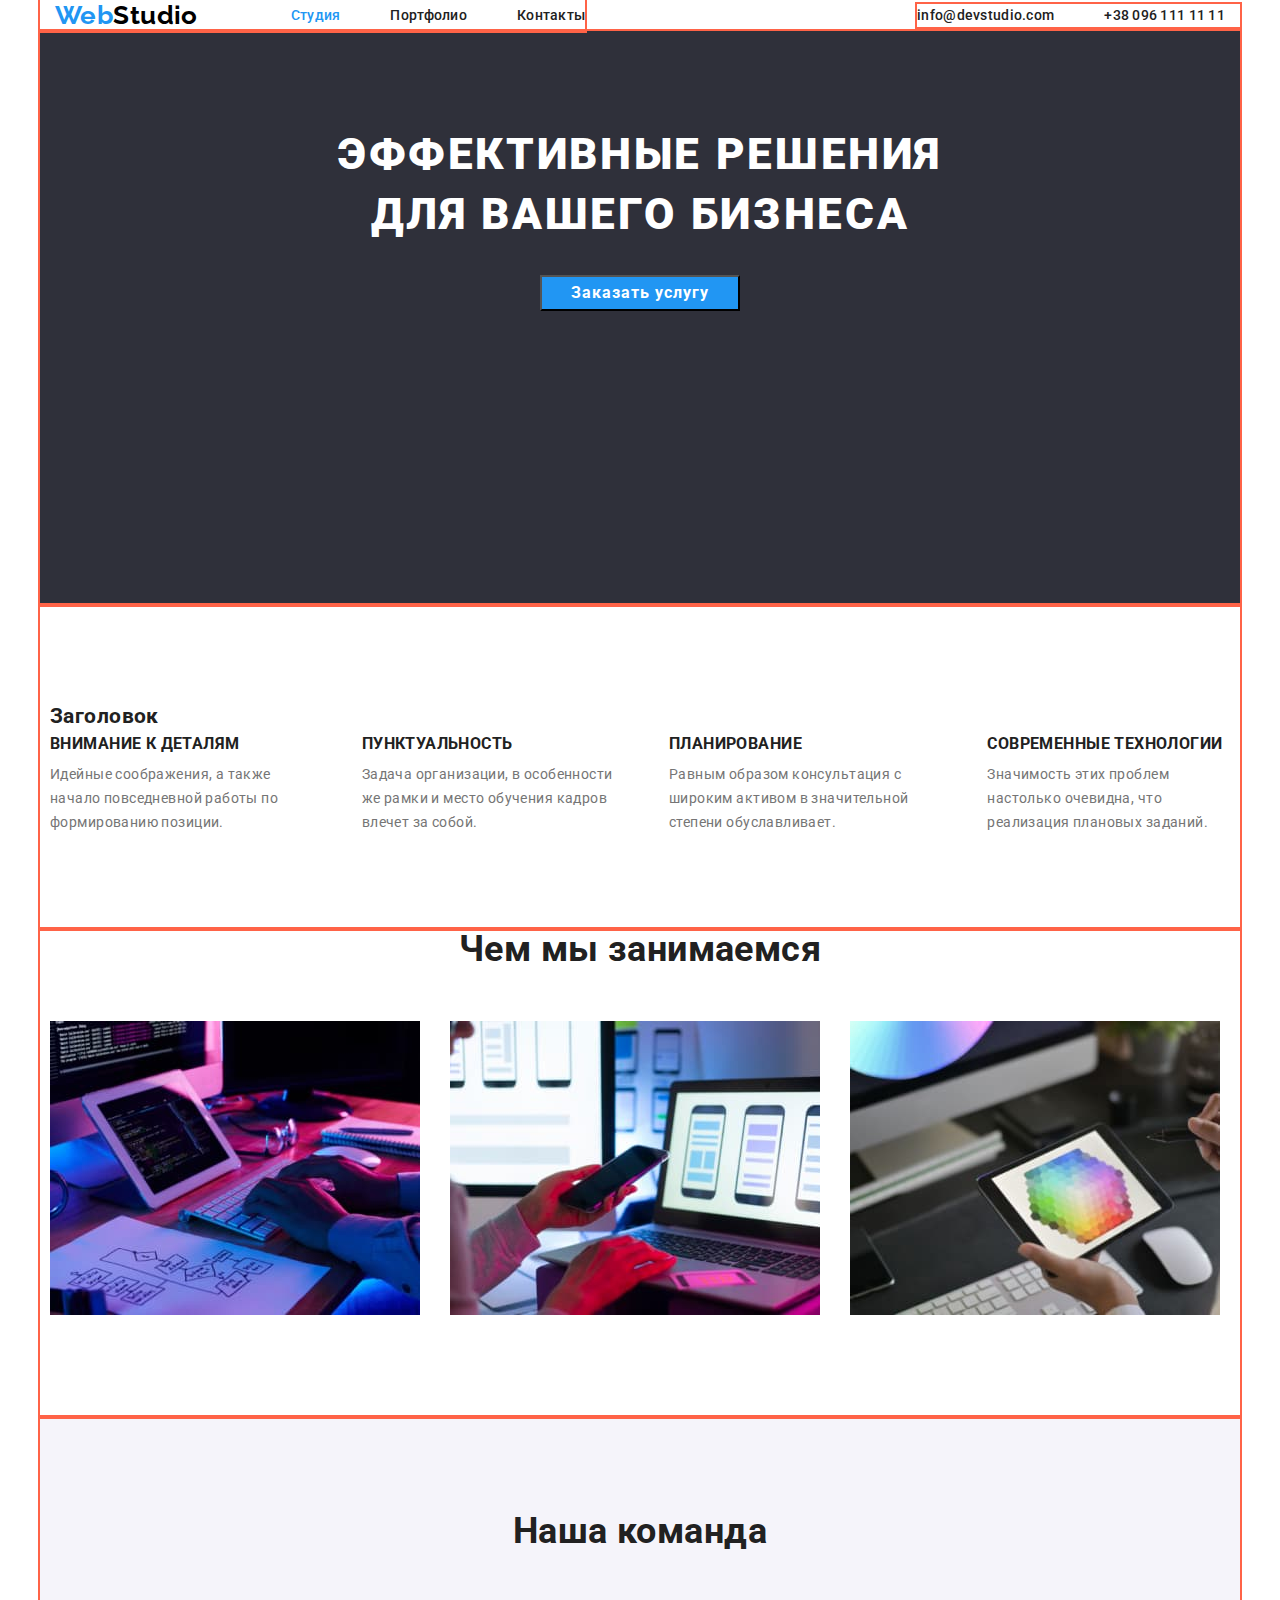
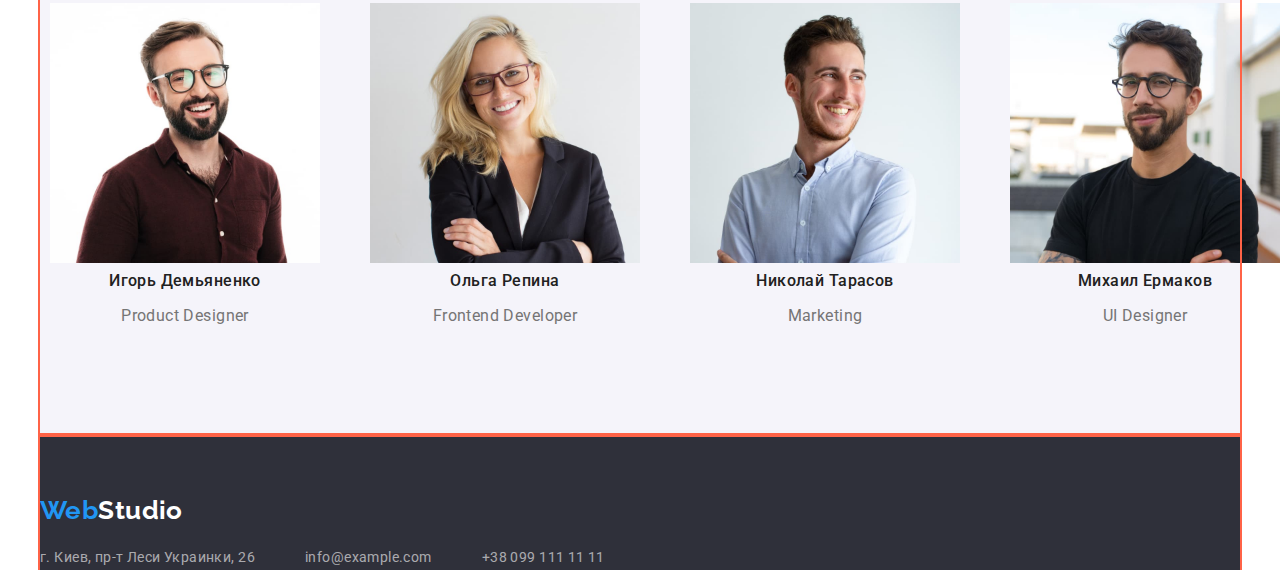
==== index.html @ 1039af55 "Переделала геометрию header" ====
<!DOCTYPE html>
<html lang="en">

<head>
    <meta charset="UTF-8">
    <meta http-equiv="X-UA-Compatible" content="IE=edge">
    <meta name="viewport" content="width=device-width, initial-scale=1.0">
    <title>Document</title>
    <link href="https://fonts.googleapis.com/css2?family=Raleway:wght@700&family=Roboto:wght@500;700;900&display=swap"
        rel="stylesheet">
    <link rel="stylesheet" href="./css/modern-normalize.css">
    <link rel="stylesheet" href="./css/styles.css">
</head>

<body class="page">
    <header>
        <!--Секция 1-->
        <div class="container-header">
            <nav class="container nav-header">
                <a class="logo" href="#"><span class="color-logo">Web</span><span class="color-studio">Studio</span></a>
                <ul class="list">
                    <li class="list-item">
                        <a class="list-link active-page" href="./index.html">Студия</a>
                    </li>
                    <li class="list-item">
                        <a class="list-link" href="./portfolio.html">Портфолио</a>
                    </li>
                    <li class="list-item">
                        <a class="list-link" href="#">Контакты</a>
                    </li>
                </ul>
            </nav>
            <div class="container connection">
                <ul class="list">
                    <li class="list-item">
                        <a class="list-link" href="mailto:info@devstudio.com">info@devstudio.com</a>
                    </li>
                    <li class="list-item">
                        <a class="list-link" href="tel:+380961111111">+38 096 111 11 11</a>
                    </li>
                </ul>
            </div>
        </div>
    </header>
    <main>
        <div class="container">
            <section class="hero">
                <h1 class="hero-title">Эффективные решения<br>для вашего бизнеса</h1>
                <button class="button" type="button">Заказать услугу</button>
            </section>
        </div>
        <section class="instruments section">
            <h2>Заголовок</h2>
            <ul class="list">
                <li class="list-item">
                    <h3 class="list-title">Внимание к деталям</h3>
                    <p class="list-text">Идейные соображения, а также начало повседневной работы по формированию
                        позиции.</p>
                </li>
                <li class="list-item">
                    <h3 class="list-title">Пунктуальность</h3>
                    <p class="list-text">Задача организации, в особенности же рамки и место обучения кадров влечет за
                        собой.</p>
                </li>
                <li class="list-item">
                    <h3 class="list-title">Планирование</h3>
                    <p class="list-text">Равным образом консультация с широким активом в значительной степени
                        обуславливает.</p>
                </li>
                <li class="list-item">
                    <h3 class="list-title">Современные технологии</h3>
                    <p class="list-text">Значимость этих проблем настолько очевидна, что реализация плановых заданий.
                    </p>
                </li>
            </ul>
        </section>
        <section class="work section">
            <h2 class="title">Чем мы занимаемся</h2>
            <ul class="list">
                <li class="list-item">
                    <img src="./images/img1.jpg" alt="пишем код" width="370">
                </li>
                <li class="list-item">
                    <img src="./images/img2.jpg" alt="разрабатываем мобильные приложения" width="370">
                </li>
                <li class="list-item">
                    <img src="./images/img3.jpg" alt="делаем оформление сайтов и мобильных приложений" width="370">
                </li>
            </ul>
        </section>
        <section class="team section">
            <h2 class="title">Наша команда</h2>
            <ul class="list">
                <li class="list-item">
                    <img src="./images/igor.jpg" alt="Игорь Демьяненко" width="270">
                    <h3 class="list-name">Игорь Демьяненко</h3>
                    <p class="profession">Product Designer</p>
                </li>
                <li class="list-item">
                    <img src="./images/olga.jpg" alt="Ольга Репина" width="270">
                    <h3 class="list-name">Ольга Репина</h3>
                    <p class="profession">Frontend Developer</p>
                </li>
                <li class="list-item">
                    <img src="./images/nikolay.jpg" alt="Николай Тарасов" width="270">
                    <h3 class="list-name">Николай Тарасов</h3>
                    <p class="profession">Marketing</p>
                </li>
                <li class="list-item">
                    <img src="./images/misha.jpg" alt="Михаил Ермаков" width="270">
                    <h3 class="list-name">Михаил Ермаков</h3>
                    <p class="profession">UI Designer</p>
                </li>
            </ul>
        </section>
    </main>
    <!--Подвал-->
    
    <footer class="footer">
        <div class="container">
            <a class="logo" href="#"><span class="color-logo">Web</span><span class="color-second">Studio</span></a>
            <address class="adress-footer">
                <ul class=list>
                    <li class="list-item list-adress">
                        <a class="contacts"
                            href="https://www.google.com.ua/maps/place/%D0%B1%D1%83%D0%BB.+%D0%9B%D0%B5%D1%81%D0%B8+%D0%A3%D0%BA%D1%80%D0%B0%D0%B8%D0%BD%D0%BA%D0%B8,+26,+%D0%9A%D0%B8%D0%B5%D0%B2,+02000/@50.4235356,30.5338797,17z/data=!4m5!3m4!1s0x40d4cf0e033ecbe9:0x57a4dffefec77da0!8m2!3d50.4265807!4d30.5383859?hl=ru"><span
                                class="street">г. Киев, пр-т Леси Украинки, 26</span></a>
                    </li>
                    <li class="list-item list-adress">
                        <a class="contacts" href="mailto:info@example.com">info@example.com</a>
                    </li>
                    <li class="list-item list-adress">
                        <a class="contacts" href="tel:380991111111">+38 099 111 11 11</a>
                    </li>
                </ul>
            </address>
        </div>
    </footer>
</body>
</html>
---- css/styles.css ----
/* основной цвет текста #212121 */
/* второстепенный цвет текста #757575 */
/* цвет акцент, цвет Web логотипа  #2196F3 */
/* цвет заголовка ГЕРОЯ, цвет адресса в футере и Studio в лого #000000 */

:root {
  --primery-text-color: #212121;
  --secondary-text-color: #757575;
  --accent-color: #2196f3;
  --primery-bg-color: #ffffff;
  --secondary-bg-color: #2f303a;
  --third-bg-color: #e5e5e5;
  --color-address-studio: #000000;
  --color-button: #ffffff;
  --color-hero: #ffffff;
  --buttom-bg-color-potfolio: #f5f4fa;
  --bg-card-portfolio: #ffffff;
}
.page {
  width: 1200px;
  margin: auto;
  padding: auto;
  color: var(--primery-text-color);
  background-color: var(--primery-bg-color);
  font-family: roboto, sans-serif;
  letter-spacing: 0.03em;
  font-size: 14px;
  line-height: 1.714;
}
.container {
  outline: 2px solid tomato;
}
/* header */
.container-header {
  display: flex;
  align-items: center;
}

.nav-header {
  padding-left: 15px;
  margin-top: 0;
  margin-bottom: 0;
  display: flex;
  align-items: center;
}
.container .list-link { 
  margin-top: 32px;
  margin-bottom: 32px;
}
.list li {
  list-style: none;
}
.list {
  padding-left: 0;
  display: flex;
}
.connection {
  margin-left: auto;
  padding-right: 15px;
}
.list .list-item+.list-item {
  margin-left: 50px;
}
span.color-logo {
  color: #2196f3;
}
span.color-studio {
  color: #000000;
}
.list .list-link:hover,
.list .list-link:focus {
  color: #2196f3;
}
.list .list-link,
.logo {
  text-decoration: none;
}
.page .logo {
  margin-right: 93px;
  font-family: Raleway, sans-serif;
  font-weight: 700;
  font-size: 26px;
  line-height: 1.192;
}
.list .list-link {
  color: inherit;
  font-weight: 500;
  line-height: 1.143;
  letter-spacing: 0.02em;
}
/* main */
h1,h2,h3,h4,h5,h6,ul {
  margin-top: 0;
  margin-bottom: 0;
}  
  /* hero-container */

.container .hero {
  text-align: center;
 
}
.hero .hero-title {
  margin-top: 0;
  margin-bottom: 30px;
  color: var(--color-hero);
  font-weight: 900;
  font-size: 44px;
  line-height: 1.36;
  letter-spacing: 0.06em;
  text-transform: uppercase;
}
.hero .button {
  background-color: var(--accent-color);
  color: var(--color-button);
  width: 200px;
  cursor: pointer;
  font-weight: 700;
  font-size: 16px;
  line-height: 1.875;
  letter-spacing: 0.06em;
  margin-bottom: 200px;
}

/* background color pages */
.instruments,
.work,
.example-work {
  background: var(--primery-bg-color);
}
section {
  outline: 2px solid tomato;
  padding-top: 94px;
  padding-bottom: 94px;
  padding-left: 10px;
  padding-right: 10px;

}
/* container-instruments */
.instruments .list {
   margin-bottom: 0;
}
.list .list-title {
  color: #212121;
  font-weight: 700;
  line-height: 1.143;
  text-transform: uppercase;
}
.work.section {
  padding-top: 0;
}
.work .title,
.team .title {
  margin-bottom: 50px;
}
.work .list-item+.list-item {
  margin-left: 30px;
}
.work .list {
  display: flex;
}
.hero {
  background-color: var(--secondary-bg-color);

}
.list-item .list-title {
  margin-bottom: 10px;
}
.list .list-text {
  color: var(--secondary-text-color);
  font-weight: normal;
  margin-top: 0;
  margin-bottom: 0;
}
.team {
  background: #f5f4fa;
}
.team .title,
.work .title {
  font-weight: 700;
  font-size: 36px;
  line-height: 1.166;
  text-align: center;
}
.list .list-name {
  font-weight: 500;
  font-size: 16px;
  line-height: 1.187;
  text-align: center;
}
.list .profession {
  color: var(--secondary-text-color);
  font-weight: normal;
  font-size: 16px;
  line-height: 1.187;
  text-align: center;
}
/* Portfolio */
.list .button {
  color: var(--primery-text-color);
  background-color: var(--buttom-bg-color-potfolio);
  font-weight: 500;
  font-size: 16px;
  line-height: 1.62;
  text-align: center;
  cursor: pointer;
}
.list .button:hover,
.list .button:focus {
  background-color: var(--accent-color);
  color: var(--color-button);
}
.list .examples-link {
  text-decoration: none;
  color: var(--primery-text-color);
}
.examples-link .examples-name {
  font-weight: 700;
  font-size: 18px;
  line-height: 2;
  letter-spacing: 0.06em;
}
.list-examples {
  background-color: var(--bg-card-portfolio);
}
.examples-link .examples-category {
  color: var(--secondary-text-color);
  font-size: 16px;
  line-height: 1.87;
  letter-spacing: 0.03em;
}
.list .active-page {
  color: var(--accent-color);
}
/* Footer */
span.color-second {
  color: #ffffff;
}
.list .contacts {
  color: rgba(255, 255, 255, 0.6);
  text-decoration: none;
  font-style: normal;
  font-weight: 400;
}
.list .contacts:hover,
.list .contacts:focus {
  color: var(--accent-color);
}
.footer {
  background-color: var(--secondary-bg-color);
  outline: 2px solid tomato;
}
.logo {
  display: inline-block;
}
.footer .logo {
  margin-top: 60px;
  margin-bottom: 20px;
}

.list .list-adress {
  color: var(--color-button);
}
.list .list-adress:hover {
  color: var(--accent-color);
}
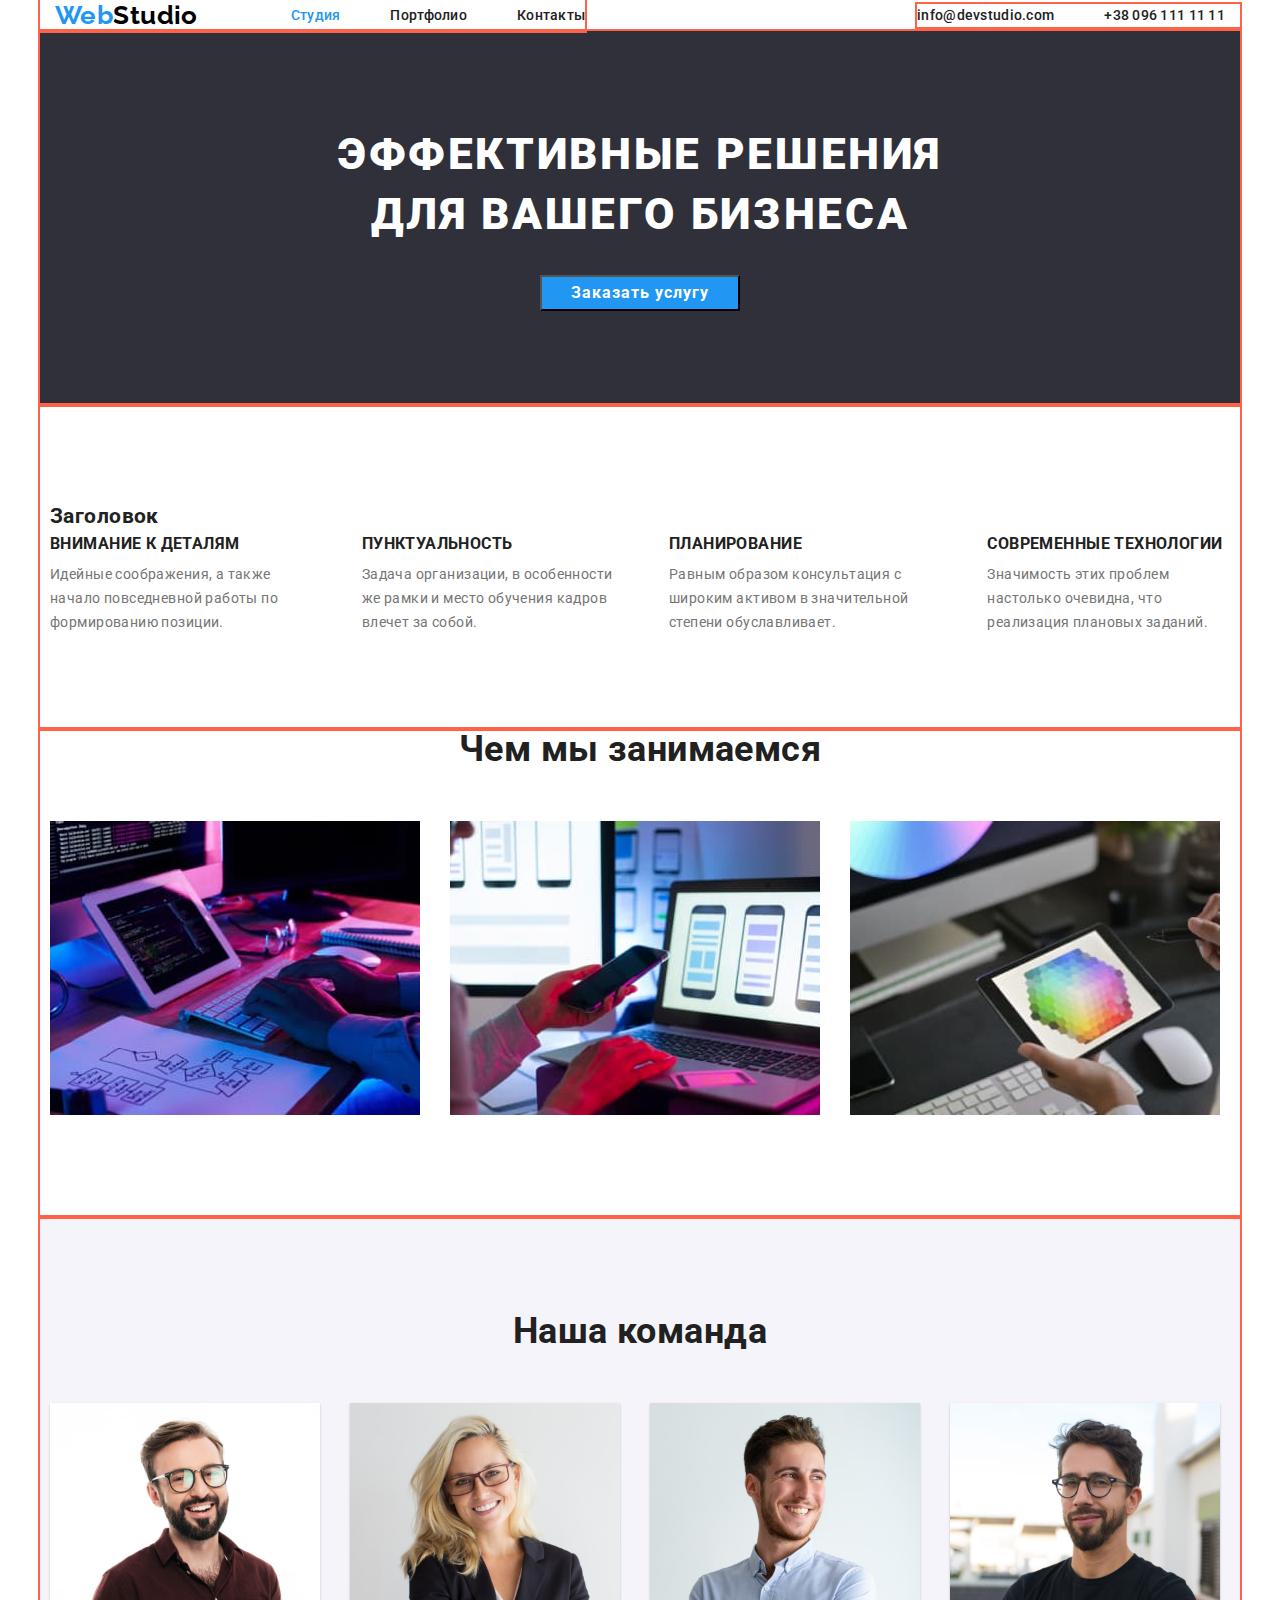
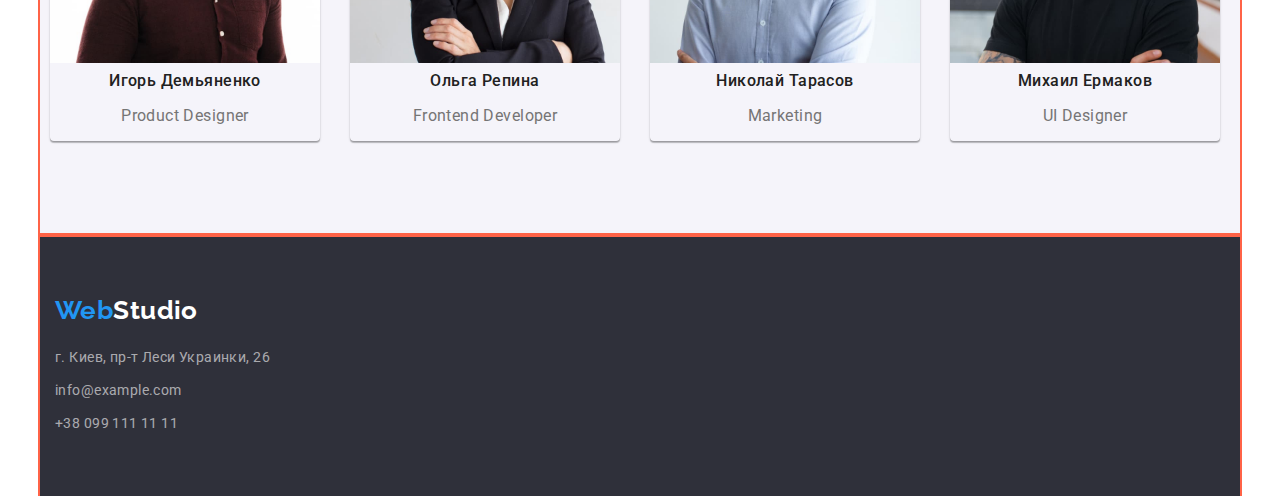
==== commit f72419db: "Изменена геометрия footer" ====
--- a/index.html
+++ b/index.html
@@ -117,7 +117,6 @@
     <!--Подвал-->
     
     <footer class="footer">
-        <div class="container">
             <a class="logo" href="#"><span class="color-logo">Web</span><span class="color-second">Studio</span></a>
             <address class="adress-footer">
                 <ul class=list>
@@ -130,11 +129,10 @@
                         <a class="contacts" href="mailto:info@example.com">info@example.com</a>
                     </li>
                     <li class="list-item list-adress">
-                        <a class="contacts" href="tel:380991111111">+38 099 111 11 11</a>
+                        <a class="contacts phone" href="tel:380991111111">+38 099 111 11 11</a>
                     </li>
                 </ul>
             </address>
-        </div>
     </footer>
 </body>
-</html>+</html>
--- a/css/styles.css
+++ b/css/styles.css
@@ -110,6 +110,7 @@
   text-transform: uppercase;
 }
 .hero .button {
+  margin-bottom: 0;
   background-color: var(--accent-color);
   color: var(--color-button);
   width: 200px;
@@ -118,7 +119,7 @@
   font-size: 16px;
   line-height: 1.875;
   letter-spacing: 0.06em;
-  margin-bottom: 200px;
+  
 }
 
 /* background color pages */
@@ -138,6 +139,7 @@
 /* container-instruments */
 .instruments .list {
    margin-bottom: 0;
+   align-items: center;
 }
 .list .list-title {
   color: #212121;
@@ -152,11 +154,13 @@
 .team .title {
   margin-bottom: 50px;
 }
-.work .list-item+.list-item {
+.work .list-item+.list-item,
+.team .list-item+.list-item {
   margin-left: 30px;
 }
 .work .list {
   display: flex;
+  align-items: center;
 }
 .hero {
   background-color: var(--secondary-bg-color);
@@ -173,6 +177,12 @@
 }
 .team {
   background: #f5f4fa;
+}
+.team .list-item {
+  box-shadow: 0px 1px 3px rgba(0, 0, 0, 0.12),
+  0px 1px 1px rgba(0, 0, 0, 0.14),
+  0px 2px 1px rgba(0, 0, 0, 0.2);
+  border-radius: 0px 0px 4px 4px;
 }
 .team .title,
 .work .title {
@@ -248,6 +258,9 @@
 .footer {
   background-color: var(--secondary-bg-color);
   outline: 2px solid tomato;
+  padding-left: 15px;
+  padding-right: 15px;
+  padding-bottom: 60px;
 }
 .logo {
   display: inline-block;
@@ -256,10 +269,20 @@
   margin-top: 60px;
   margin-bottom: 20px;
 }
-
+.adress-footer .list {
+  display: block;
+  margin-left: 0;
+  
+}
 .list .list-adress {
   color: var(--color-button);
 }
+.list .list-adress.list-item:not(:first-child) {
+  margin-left: 0;
+  margin-top: 9px;
+}
+
+}
 .list .list-adress:hover {
   color: var(--accent-color);
-}
+}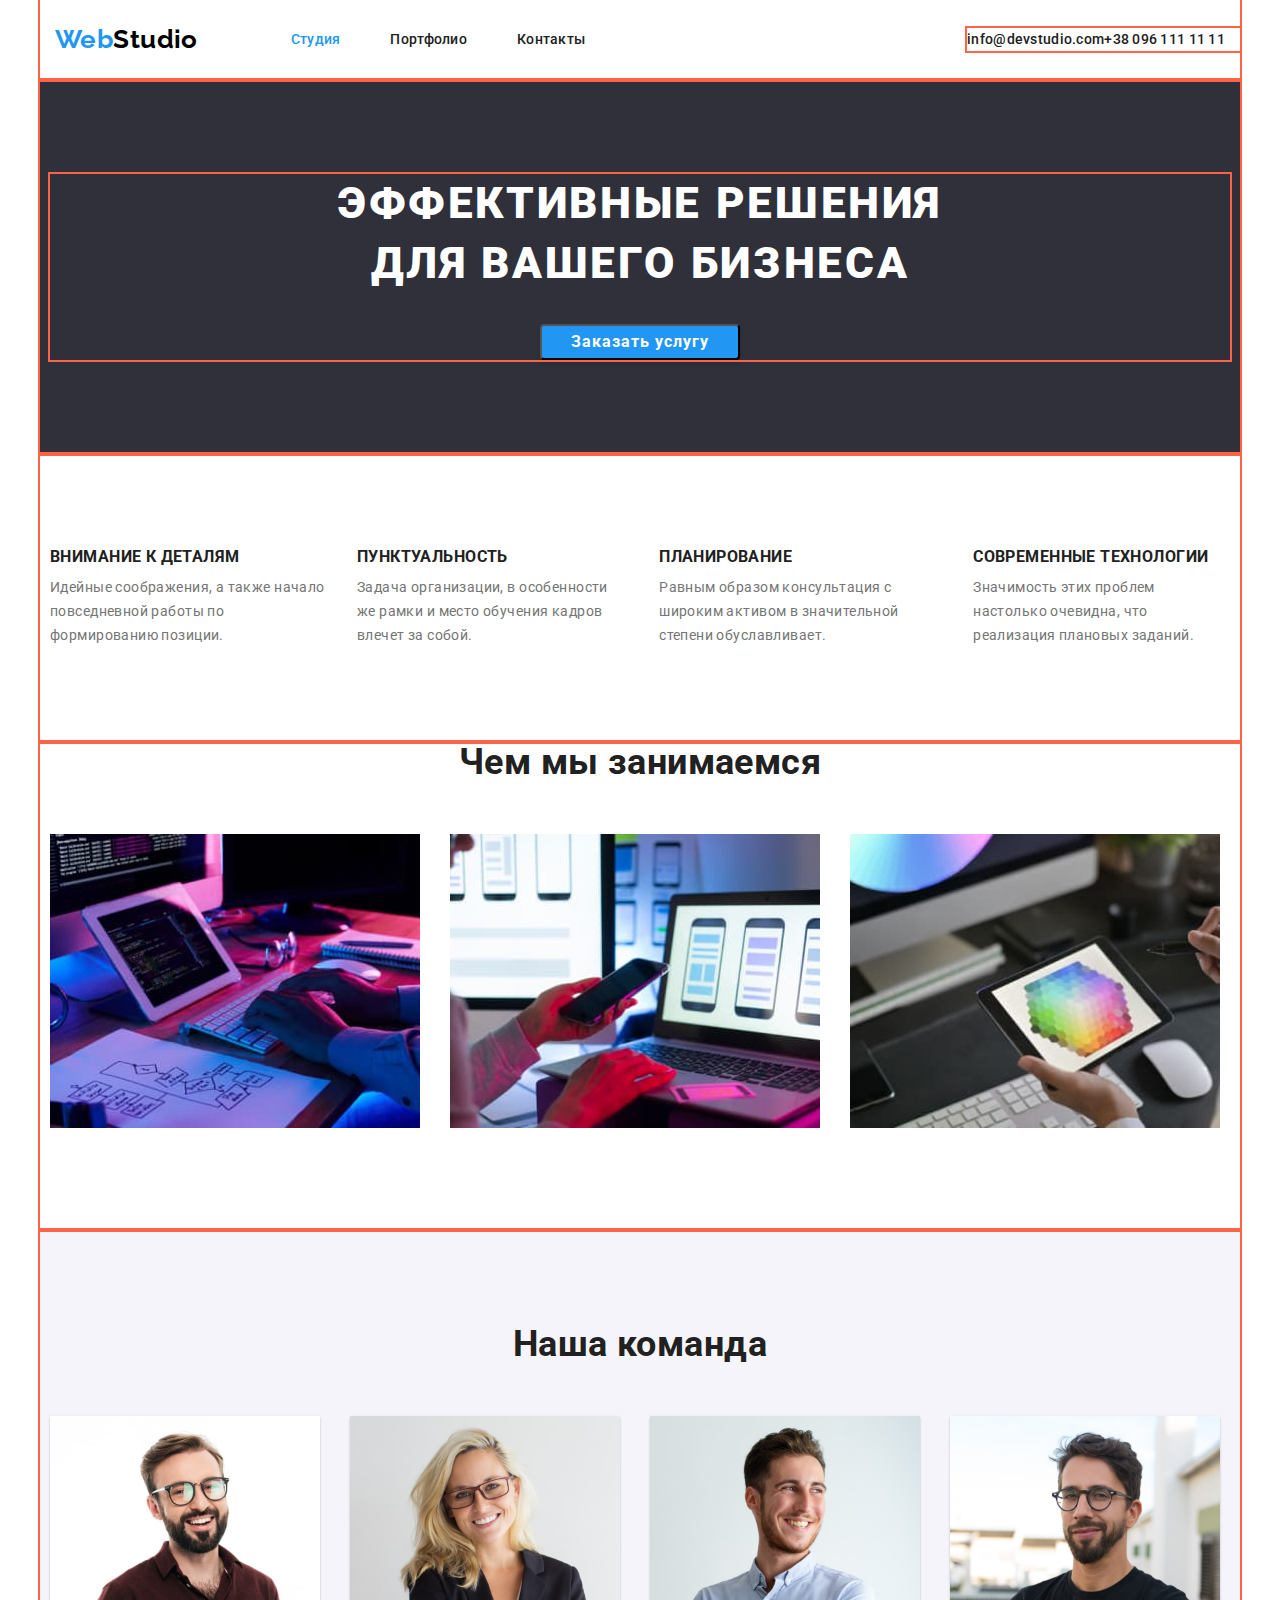
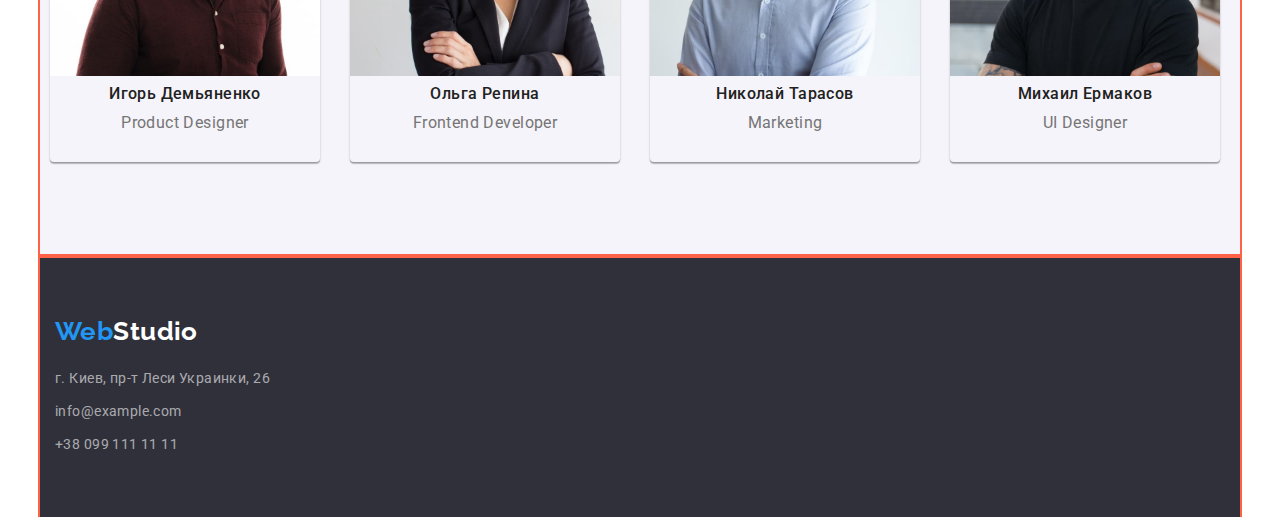
==== commit 541ef869: "Доделана разметка Studio" ====
--- a/index.html
+++ b/index.html
@@ -16,16 +16,16 @@
     <header>
         <!--Секция 1-->
         <div class="container-header">
-            <nav class="container nav-header">
+            <nav class="nav-header">
                 <a class="logo" href="#"><span class="color-logo">Web</span><span class="color-studio">Studio</span></a>
                 <ul class="list">
-                    <li class="list-item">
+                    <li class="nav-list list-item ">
                         <a class="list-link active-page" href="./index.html">Студия</a>
                     </li>
-                    <li class="list-item">
+                    <li class="nav-list list-item">
                         <a class="list-link" href="./portfolio.html">Портфолио</a>
                     </li>
-                    <li class="list-item">
+                    <li class="nav-list list-item">
                         <a class="list-link" href="#">Контакты</a>
                     </li>
                 </ul>
@@ -43,31 +43,31 @@
         </div>
     </header>
     <main>
-        <div class="container">
-            <section class="hero">
+        <section class="hero">
+            <div class="container">
                 <h1 class="hero-title">Эффективные решения<br>для вашего бизнеса</h1>
                 <button class="button" type="button">Заказать услугу</button>
-            </section>
-        </div>
+            </div>
+        </section>
         <section class="instruments section">
-            <h2>Заголовок</h2>
+            <h2 hidden>Заголовок</h2>
             <ul class="list">
-                <li class="list-item">
+                <li class="list-item instruments-list">
                     <h3 class="list-title">Внимание к деталям</h3>
                     <p class="list-text">Идейные соображения, а также начало повседневной работы по формированию
                         позиции.</p>
                 </li>
-                <li class="list-item">
+                <li class="list-item instruments-list">
                     <h3 class="list-title">Пунктуальность</h3>
                     <p class="list-text">Задача организации, в особенности же рамки и место обучения кадров влечет за
                         собой.</p>
                 </li>
-                <li class="list-item">
+                <li class="list-item instruments-list">
                     <h3 class="list-title">Планирование</h3>
                     <p class="list-text">Равным образом консультация с широким активом в значительной степени
                         обуславливает.</p>
                 </li>
-                <li class="list-item">
+                <li class=" list-item instruments-list">
                     <h3 class="list-title">Современные технологии</h3>
                     <p class="list-text">Значимость этих проблем настолько очевидна, что реализация плановых заданий.
                     </p>
@@ -122,14 +122,13 @@
                 <ul class=list>
                     <li class="list-item list-adress">
                         <a class="contacts"
-                            href="https://www.google.com.ua/maps/place/%D0%B1%D1%83%D0%BB.+%D0%9B%D0%B5%D1%81%D0%B8+%D0%A3%D0%BA%D1%80%D0%B0%D0%B8%D0%BD%D0%BA%D0%B8,+26,+%D0%9A%D0%B8%D0%B5%D0%B2,+02000/@50.4235356,30.5338797,17z/data=!4m5!3m4!1s0x40d4cf0e033ecbe9:0x57a4dffefec77da0!8m2!3d50.4265807!4d30.5383859?hl=ru"><span
-                                class="street">г. Киев, пр-т Леси Украинки, 26</span></a>
+                            href="https://www.google.com.ua/maps/place/%D0%B1%D1%83%D0%BB.+%D0%9B%D0%B5%D1%81%D0%B8+%D0%A3%D0%BA%D1%80%D0%B0%D0%B8%D0%BD%D0%BA%D0%B8,+26,+%D0%9A%D0%B8%D0%B5%D0%B2,+02000/@50.4235356,30.5338797,17z/data=!4m5!3m4!1s0x40d4cf0e033ecbe9:0x57a4dffefec77da0!8m2!3d50.4265807!4d30.5383859?hl=ru"><span class="street">г. Киев, пр-т Леси Украинки, 26</span></a>
                     </li>
                     <li class="list-item list-adress">
                         <a class="contacts" href="mailto:info@example.com">info@example.com</a>
                     </li>
                     <li class="list-item list-adress">
-                        <a class="contacts phone" href="tel:380991111111">+38 099 111 11 11</a>
+                        <a class="contacts" href="tel:380991111111">+38 099 111 11 11</a>
                     </li>
                 </ul>
             </address>
--- a/css/styles.css
+++ b/css/styles.css
@@ -19,7 +19,7 @@
 .page {
   width: 1200px;
   margin: auto;
-  padding: auto;
+  padding-right: auto;
   color: var(--primery-text-color);
   background-color: var(--primery-bg-color);
   font-family: roboto, sans-serif;
@@ -27,15 +27,17 @@
   font-size: 14px;
   line-height: 1.714;
 }
-.container {
+.container,
+.container-header {
   outline: 2px solid tomato;
 }
 /* header */
 .container-header {
   display: flex;
   align-items: center;
-}
-
+  padding-bottom: 25px;
+  padding-top: 24px;
+}
 .nav-header {
   padding-left: 15px;
   margin-top: 0;
@@ -43,7 +45,7 @@
   display: flex;
   align-items: center;
 }
-.container .list-link { 
+.nav-header .list-link { 
   margin-top: 32px;
   margin-bottom: 32px;
 }
@@ -58,7 +60,7 @@
   margin-left: auto;
   padding-right: 15px;
 }
-.list .list-item+.list-item {
+.list .nav-list+.nav-list {
   margin-left: 50px;
 }
 span.color-logo {
@@ -95,7 +97,7 @@
 }  
   /* hero-container */
 
-.container .hero {
+.hero .container {
   text-align: center;
  
 }
@@ -119,6 +121,8 @@
   font-size: 16px;
   line-height: 1.875;
   letter-spacing: 0.06em;
+  box-shadow: 0px 4px 4px rgba(0, 0, 0, 0.15);
+  border-radius: 4px;
   
 }
 
@@ -130,19 +134,16 @@
 }
 section {
   outline: 2px solid tomato;
-  padding-top: 94px;
-  padding-bottom: 94px;
-  padding-left: 10px;
-  padding-right: 10px;
-
+  padding: 94px 10px;
 }
 /* container-instruments */
 .instruments .list {
    margin-bottom: 0;
-   align-items: center;
-}
+   /* align-items: center; */
+}
+
 .list .list-title {
-  color: #212121;
+  color: var(--primery-text-color);
   font-weight: 700;
   line-height: 1.143;
   text-transform: uppercase;
@@ -155,7 +156,8 @@
   margin-bottom: 50px;
 }
 .work .list-item+.list-item,
-.team .list-item+.list-item {
+.team .list-item+.list-item,
+.instruments .instruments-list+.instruments-list {
   margin-left: 30px;
 }
 .work .list {
@@ -196,6 +198,7 @@
   font-size: 16px;
   line-height: 1.187;
   text-align: center;
+  margin-bottom: 10px;
 }
 .list .profession {
   color: var(--secondary-text-color);
@@ -203,6 +206,8 @@
   font-size: 16px;
   line-height: 1.187;
   text-align: center;
+  margin-bottom: 30px;
+  margin-top: 0 ;
 }
 /* Portfolio */
 .list .button {
@@ -272,7 +277,6 @@
 .adress-footer .list {
   display: block;
   margin-left: 0;
-  
 }
 .list .list-adress {
   color: var(--color-button);
@@ -282,7 +286,6 @@
   margin-top: 9px;
 }
 
-}
 .list .list-adress:hover {
   color: var(--accent-color);
 }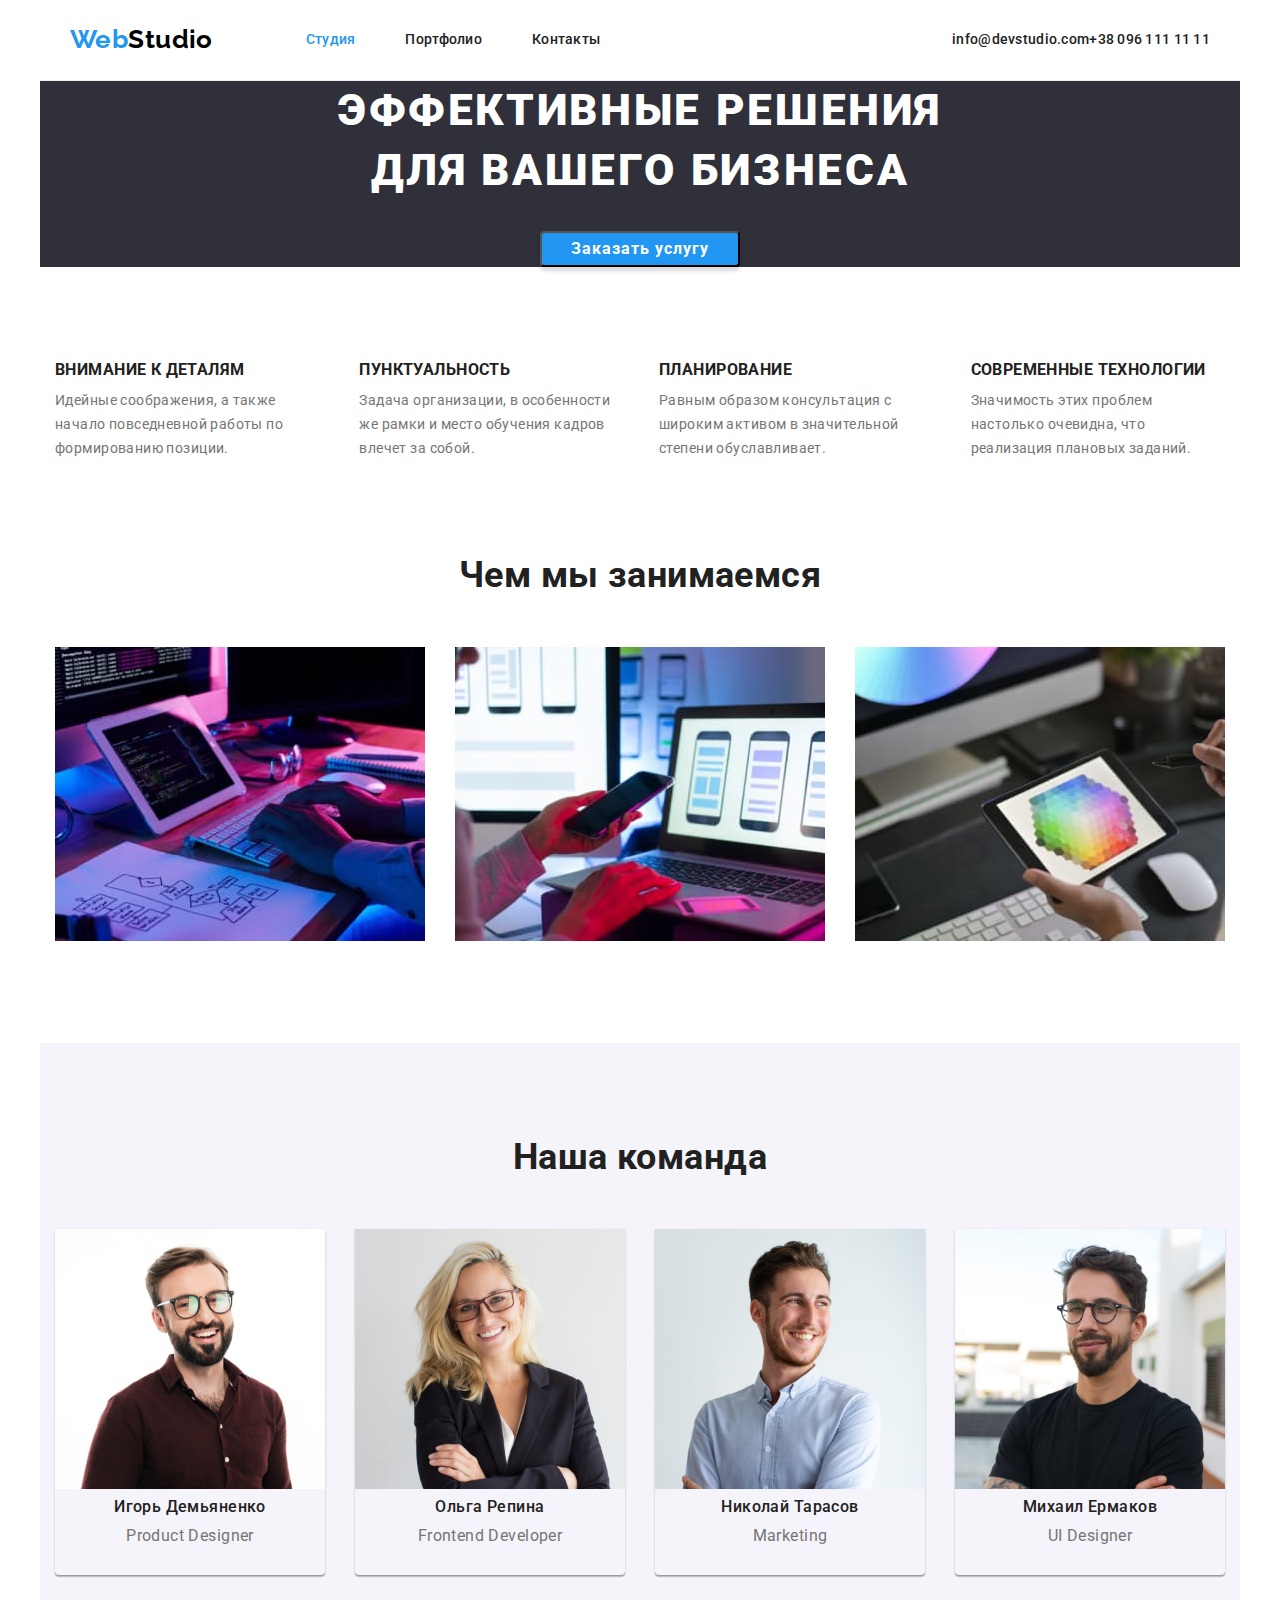
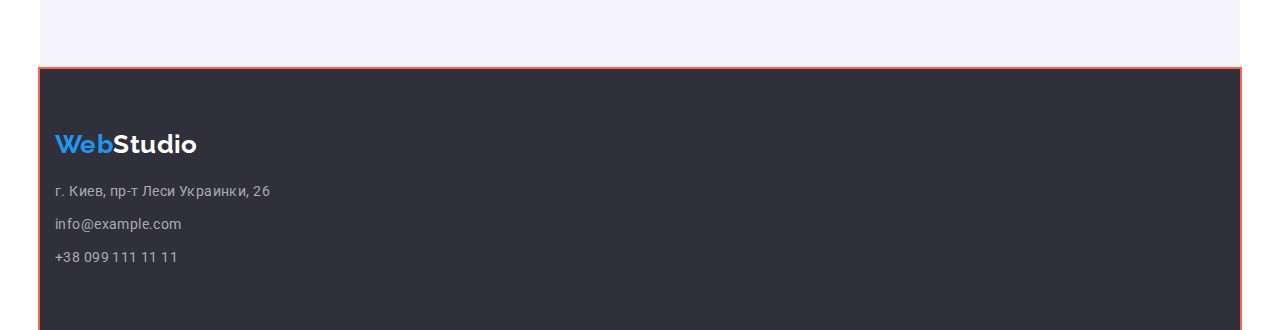
==== commit da304182: "перенесла геометрию с Studio Portfolio" ====
--- a/index.html
+++ b/index.html
@@ -11,7 +11,6 @@
     <link rel="stylesheet" href="./css/modern-normalize.css">
     <link rel="stylesheet" href="./css/styles.css">
 </head>
-
 <body class="page">
     <header>
         <!--Секция 1-->
--- a/css/styles.css
+++ b/css/styles.css
@@ -29,7 +29,8 @@
 }
 .container,
 .container-header {
-  outline: 2px solid tomato;
+  padding-left: 15px;
+  padding-right: 15px;
 }
 /* header */
 .container-header {
@@ -37,6 +38,8 @@
   align-items: center;
   padding-bottom: 25px;
   padding-top: 24px;
+  border-bottom: 1px solid #ECECEC;
+  ;
 }
 .nav-header {
   padding-left: 15px;
@@ -132,9 +135,8 @@
 .example-work {
   background: var(--primery-bg-color);
 }
-section {
-  outline: 2px solid tomato;
-  padding: 94px 10px;
+.section {
+  padding: 94px 15px;
 }
 /* container-instruments */
 .instruments .list {
@@ -210,9 +212,33 @@
   margin-top: 0 ;
 }
 /* Portfolio */
+.container-example .list {
+  justify-content: center;
+  padding-top: 94px;
+  padding-bottom: 50px;
+}
+.container-example .list-item+.list-item {
+  margin-left: 30px;
+}
+.button.all {
+  width: 73px;
+}
+.button.web{
+  width: 128px;
+}
+.button.app {
+  width: 145px;
+}
+.button.design {
+  width: 103px;
+}
+.button.marketing {
+  width: 130px;
+}
 .list .button {
   color: var(--primery-text-color);
   background-color: var(--buttom-bg-color-potfolio);
+  border-radius: 4px;
   font-weight: 500;
   font-size: 16px;
   line-height: 1.62;
@@ -228,15 +254,35 @@
   text-decoration: none;
   color: var(--primery-text-color);
 }
+.container-works .list {
+  flex-wrap: wrap;
+  padding-bottom: 94px;
+}
+.list-examples {
+  box-sizing: border-box;
+}
+.border-card {
+  border: 1px solid #EEEEEE;
+  padding: 20px 24px;
+}
 .examples-link .examples-name {
   font-weight: 700;
   font-size: 18px;
   line-height: 2;
   letter-spacing: 0.06em;
 }
-.list-examples {
+.list-examples:not(:nth-child(3n)) {
   background-color: var(--bg-card-portfolio);
-}
+  margin-right: 30px;
+}
+.list-img {
+  display: block;
+  max-width: 370px;
+}
+.list-examples:not(:nth-last-child(-n+3)) {
+  margin-bottom: 30px;
+}
+
 .examples-link .examples-category {
   color: var(--secondary-text-color);
   font-size: 16px;
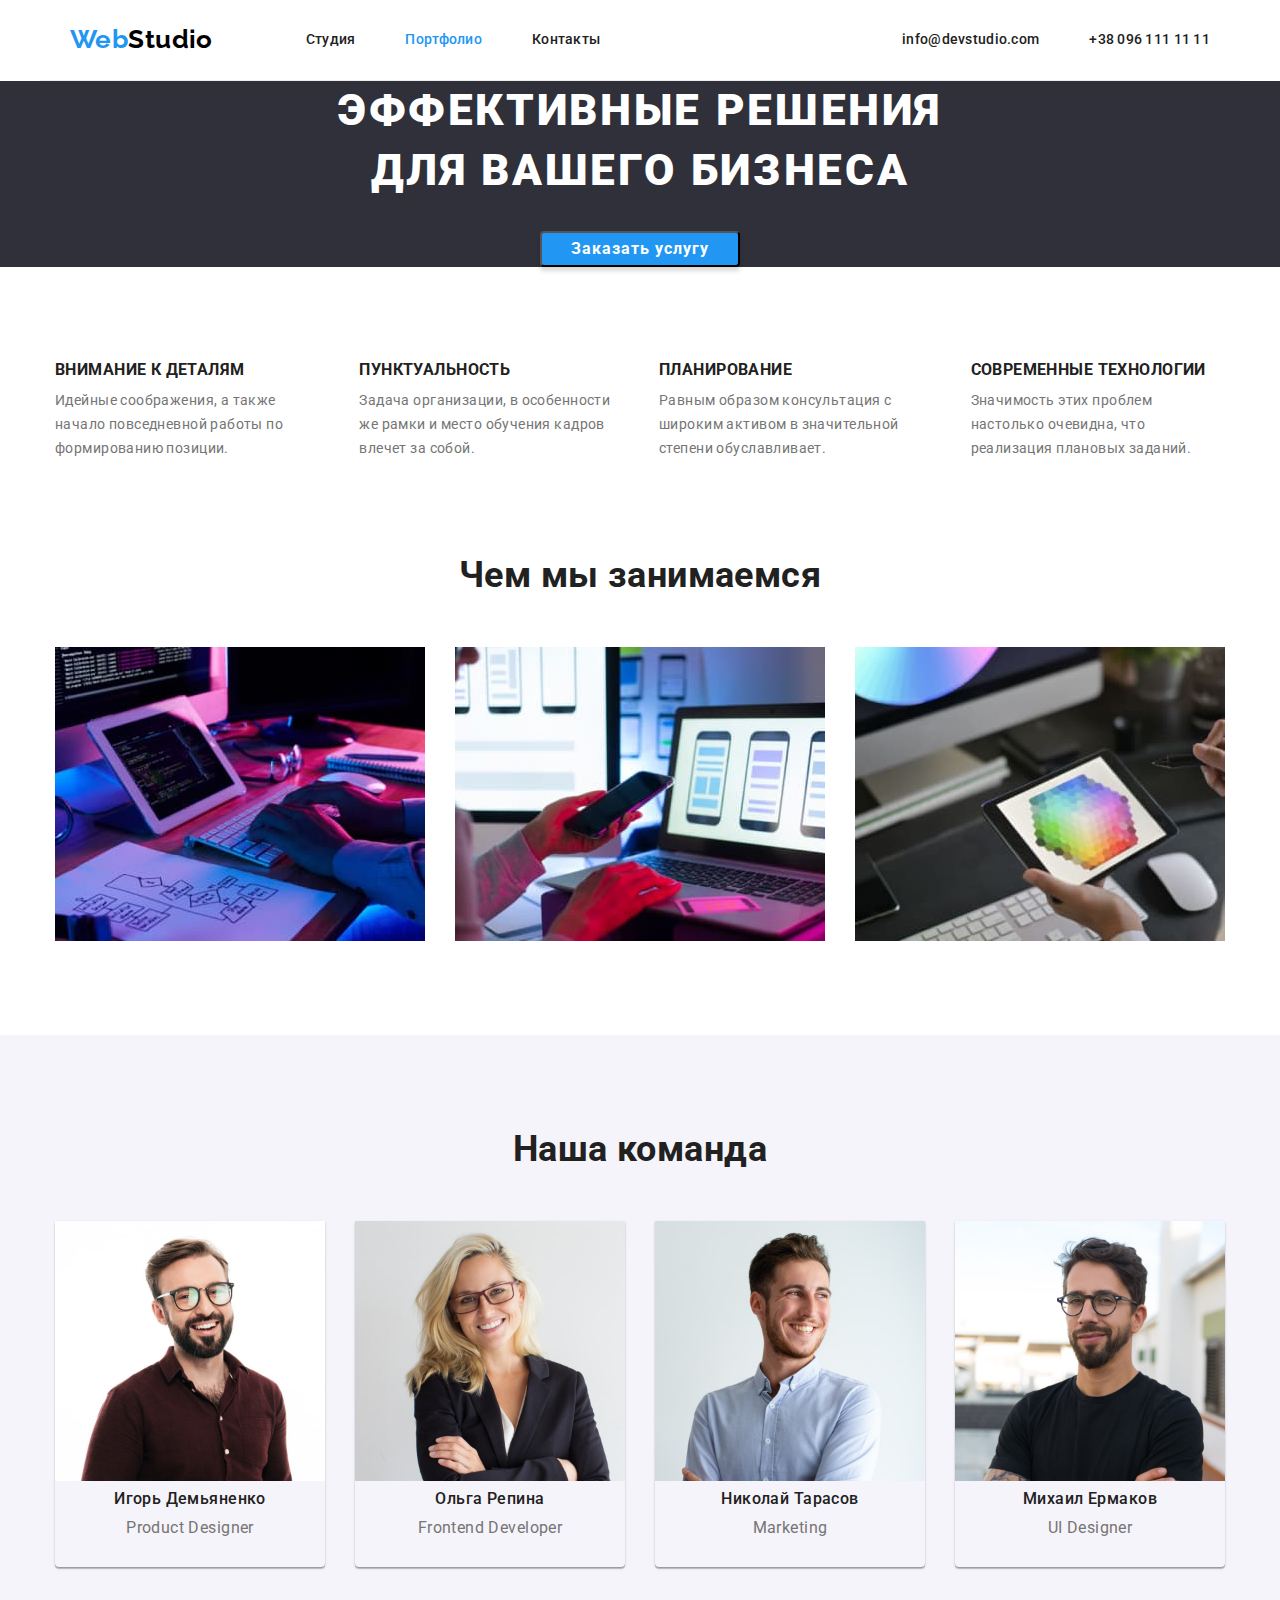
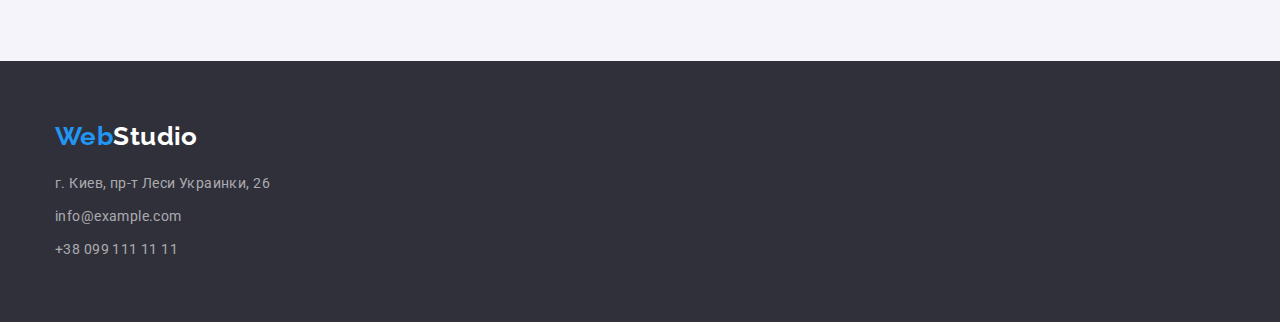
==== commit ea7f60d7: "Задана финальная геометрия портфолио и студия" ====
--- a/index.html
+++ b/index.html
@@ -1,6 +1,5 @@
 <!DOCTYPE html>
 <html lang="en">
-
 <head>
     <meta charset="UTF-8">
     <meta http-equiv="X-UA-Compatible" content="IE=edge">
@@ -14,123 +13,132 @@
 <body class="page">
     <header>
         <!--Секция 1-->
-        <div class="container-header">
-            <nav class="nav-header">
-                <a class="logo" href="#"><span class="color-logo">Web</span><span class="color-studio">Studio</span></a>
-                <ul class="list">
-                    <li class="nav-list list-item ">
-                        <a class="list-link active-page" href="./index.html">Студия</a>
-                    </li>
-                    <li class="nav-list list-item">
-                        <a class="list-link" href="./portfolio.html">Портфолио</a>
-                    </li>
-                    <li class="nav-list list-item">
-                        <a class="list-link" href="#">Контакты</a>
-                    </li>
-                </ul>
-            </nav>
-            <div class="container connection">
-                <ul class="list">
-                    <li class="list-item">
-                        <a class="list-link" href="mailto:info@devstudio.com">info@devstudio.com</a>
-                    </li>
-                    <li class="list-item">
-                        <a class="list-link" href="tel:+380961111111">+38 096 111 11 11</a>
-                    </li>
-                </ul>
+         <div class="container-header">
+                <nav class="nav-header">
+                    <a class="logo" href="#"><span class="color-logo">Web</span><span class="color-studio">Studio</span></a>
+                    <ul class="list">
+                        <li class="nav-list list-item ">
+                            <a class="list-link link-page" href="./index.html">Студия</a>
+                        </li>
+                        <li class="nav-list list-item">
+                            <a class="list-link link-page active-page" href="./portfolio.html">Портфолио</a>
+                        </li>
+                        <li class="nav-list list-item">
+                            <a class="list-link link-page" href="#">Контакты</a>
+                        </li>
+                    </ul>
+                </nav>
+                <div class="container connection">
+                    <ul class="list">
+                        <li class="list-item">
+                            <a class="list-link" href="mailto:info@devstudio.com">info@devstudio.com</a>
+                        </li>
+                        <li class="list-item">
+                            <a class="list-link" href="tel:+380961111111">+38 096 111 11 11</a>
+                        </li>
+                    </ul>
+                </div>
             </div>
-        </div>
     </header>
     <main>
-        <section class="hero">
+        <section class="hero"> 
             <div class="container">
                 <h1 class="hero-title">Эффективные решения<br>для вашего бизнеса</h1>
                 <button class="button" type="button">Заказать услугу</button>
             </div>
         </section>
         <section class="instruments section">
-            <h2 hidden>Заголовок</h2>
-            <ul class="list">
-                <li class="list-item instruments-list">
-                    <h3 class="list-title">Внимание к деталям</h3>
-                    <p class="list-text">Идейные соображения, а также начало повседневной работы по формированию
-                        позиции.</p>
-                </li>
-                <li class="list-item instruments-list">
-                    <h3 class="list-title">Пунктуальность</h3>
-                    <p class="list-text">Задача организации, в особенности же рамки и место обучения кадров влечет за
-                        собой.</p>
-                </li>
-                <li class="list-item instruments-list">
-                    <h3 class="list-title">Планирование</h3>
-                    <p class="list-text">Равным образом консультация с широким активом в значительной степени
-                        обуславливает.</p>
-                </li>
-                <li class=" list-item instruments-list">
-                    <h3 class="list-title">Современные технологии</h3>
-                    <p class="list-text">Значимость этих проблем настолько очевидна, что реализация плановых заданий.
-                    </p>
-                </li>
-            </ul>
+            <div class="container">
+                <h2 hidden>Заголовок</h2>
+                <ul class="list">
+                    <li class="list-item instruments-list">
+                        <h3 class="list-title">Внимание к деталям</h3>
+                        <p class="list-text">Идейные соображения, а также начало повседневной работы по формированию
+                            позиции.</p>
+                    </li>
+                    <li class="list-item instruments-list">
+                        <h3 class="list-title">Пунктуальность</h3>
+                        <p class="list-text">Задача организации, в особенности же рамки и место обучения кадров влечет за
+                            собой.</p>
+                    </li>
+                    <li class="list-item instruments-list">
+                        <h3 class="list-title">Планирование</h3>
+                        <p class="list-text">Равным образом консультация с широким активом в значительной степени
+                            обуславливает.</p>
+                    </li>
+                    <li class=" list-item instruments-list">
+                        <h3 class="list-title">Современные технологии</h3>
+                        <p class="list-text">Значимость этих проблем настолько очевидна, что реализация плановых заданий.
+                        </p>
+                    </li>
+                </ul>
+            </div>
         </section>
         <section class="work section">
-            <h2 class="title">Чем мы занимаемся</h2>
-            <ul class="list">
-                <li class="list-item">
-                    <img src="./images/img1.jpg" alt="пишем код" width="370">
-                </li>
-                <li class="list-item">
-                    <img src="./images/img2.jpg" alt="разрабатываем мобильные приложения" width="370">
-                </li>
-                <li class="list-item">
-                    <img src="./images/img3.jpg" alt="делаем оформление сайтов и мобильных приложений" width="370">
-                </li>
-            </ul>
+            <div class="container">
+                <h2 class="title">Чем мы занимаемся</h2>
+                <ul class="list">
+                    <li class="list-item">
+                        <img class="list-img" src="./images/img1.jpg" alt="пишем код" width="370">
+                    </li>
+                    <li class="list-item">
+                        <img class="list-img" src="./images/img2.jpg" alt="разрабатываем мобильные приложения" width="370">
+                    </li>
+                    <li class="list-item">
+                        <img class="list-img" src="./images/img3.jpg" alt="делаем оформление сайтов и мобильных приложений" width="370">
+                    </li>
+                </ul>
+            </div>
         </section>
         <section class="team section">
-            <h2 class="title">Наша команда</h2>
-            <ul class="list">
-                <li class="list-item">
-                    <img src="./images/igor.jpg" alt="Игорь Демьяненко" width="270">
-                    <h3 class="list-name">Игорь Демьяненко</h3>
-                    <p class="profession">Product Designer</p>
-                </li>
-                <li class="list-item">
-                    <img src="./images/olga.jpg" alt="Ольга Репина" width="270">
-                    <h3 class="list-name">Ольга Репина</h3>
-                    <p class="profession">Frontend Developer</p>
-                </li>
-                <li class="list-item">
-                    <img src="./images/nikolay.jpg" alt="Николай Тарасов" width="270">
-                    <h3 class="list-name">Николай Тарасов</h3>
-                    <p class="profession">Marketing</p>
-                </li>
-                <li class="list-item">
-                    <img src="./images/misha.jpg" alt="Михаил Ермаков" width="270">
-                    <h3 class="list-name">Михаил Ермаков</h3>
-                    <p class="profession">UI Designer</p>
-                </li>
-            </ul>
+            <div class="container">
+                <h2 class="title">Наша команда</h2>
+                <ul class="list">
+                    <li class="list-item">
+                        <img src="./images/igor.jpg" alt="Игорь Демьяненко" width="270">
+                        <h3 class="list-name">Игорь Демьяненко</h3>
+                        <p class="profession">Product Designer</p>
+                    </li>
+                    <li class="list-item">
+                        <img src="./images/olga.jpg" alt="Ольга Репина" width="270">
+                        <h3 class="list-name">Ольга Репина</h3>
+                        <p class="profession">Frontend Developer</p>
+                    </li>
+                    <li class="list-item">
+                        <img src="./images/nikolay.jpg" alt="Николай Тарасов" width="270">
+                        <h3 class="list-name">Николай Тарасов</h3>
+                        <p class="profession">Marketing</p>
+                    </li>
+                    <li class="list-item">
+                        <img src="./images/misha.jpg" alt="Михаил Ермаков" width="270">
+                        <h3 class="list-name">Михаил Ермаков</h3>
+                        <p class="profession">UI Designer</p>
+                    </li>
+                </ul>
+            </div>
         </section>
     </main>
     <!--Подвал-->
-    
-    <footer class="footer">
-            <a class="logo" href="#"><span class="color-logo">Web</span><span class="color-second">Studio</span></a>
-            <address class="adress-footer">
-                <ul class=list>
-                    <li class="list-item list-adress">
-                        <a class="contacts"
-                            href="https://www.google.com.ua/maps/place/%D0%B1%D1%83%D0%BB.+%D0%9B%D0%B5%D1%81%D0%B8+%D0%A3%D0%BA%D1%80%D0%B0%D0%B8%D0%BD%D0%BA%D0%B8,+26,+%D0%9A%D0%B8%D0%B5%D0%B2,+02000/@50.4235356,30.5338797,17z/data=!4m5!3m4!1s0x40d4cf0e033ecbe9:0x57a4dffefec77da0!8m2!3d50.4265807!4d30.5383859?hl=ru"><span class="street">г. Киев, пр-т Леси Украинки, 26</span></a>
-                    </li>
-                    <li class="list-item list-adress">
-                        <a class="contacts" href="mailto:info@example.com">info@example.com</a>
-                    </li>
-                    <li class="list-item list-adress">
-                        <a class="contacts" href="tel:380991111111">+38 099 111 11 11</a>
-                    </li>
-                </ul>
-            </address>
+    <footer>
+        <section class="section-footer">
+            <div class="container">
+                <a class="logo" href="#"><span class="color-logo">Web</span><span class="color-second">Studio</span></a>
+                    <address class="adress-footer">
+                        <ul class=list>
+                            <li class="list-item list-adress">
+                                <a class="contacts"
+                                    href="https://www.google.com.ua/maps/place/%D0%B1%D1%83%D0%BB.+%D0%9B%D0%B5%D1%81%D0%B8+%D0%A3%D0%BA%D1%80%D0%B0%D0%B8%D0%BD%D0%BA%D0%B8,+26,+%D0%9A%D0%B8%D0%B5%D0%B2,+02000/@50.4235356,30.5338797,17z/data=!4m5!3m4!1s0x40d4cf0e033ecbe9:0x57a4dffefec77da0!8m2!3d50.4265807!4d30.5383859?hl=ru"><span class="street">г. Киев, пр-т Леси Украинки, 26</span></a>
+                            </li>
+                            <li class="list-item list-adress">
+                                <a class="contacts" href="mailto:info@example.com">info@example.com</a>
+                            </li>
+                            <li class="list-item list-adress">
+                                <a class="contacts" href="tel:380991111111">+38 099 111 11 11</a>
+                            </li>
+                        </ul>
+                    </address>
+            </div>
+        <section>
     </footer>
 </body>
 </html>
--- a/css/styles.css
+++ b/css/styles.css
@@ -17,9 +17,6 @@
   --bg-card-portfolio: #ffffff;
 }
 .page {
-  width: 1200px;
-  margin: auto;
-  padding-right: auto;
   color: var(--primery-text-color);
   background-color: var(--primery-bg-color);
   font-family: roboto, sans-serif;
@@ -29,8 +26,11 @@
 }
 .container,
 .container-header {
+  width: 1200px;
+  padding-right: 15px;
   padding-left: 15px;
-  padding-right: 15px;
+  margin: 0 auto;
+  align-items: center;
 }
 /* header */
 .container-header {
@@ -39,7 +39,6 @@
   padding-bottom: 25px;
   padding-top: 24px;
   border-bottom: 1px solid #ECECEC;
-  ;
 }
 .nav-header {
   padding-left: 15px;
@@ -59,12 +58,12 @@
   padding-left: 0;
   display: flex;
 }
-.connection {
+.list .nav-list+.nav-list,
+.connection .list-item+.list-item {
+  margin-left: 50px;
+}
+.connection .list-item {
   margin-left: auto;
-  padding-right: 15px;
-}
-.list .nav-list+.nav-list {
-  margin-left: 50px;
 }
 span.color-logo {
   color: #2196f3;
@@ -75,6 +74,9 @@
 .list .list-link:hover,
 .list .list-link:focus {
   color: #2196f3;
+}
+.list .link-page {
+  padding: 15px 0 15px 0;
 }
 .list .list-link,
 .logo {
@@ -99,10 +101,8 @@
   margin-bottom: 0;
 }  
   /* hero-container */
-
 .hero .container {
   text-align: center;
- 
 }
 .hero .hero-title {
   margin-top: 0;
@@ -126,9 +126,7 @@
   letter-spacing: 0.06em;
   box-shadow: 0px 4px 4px rgba(0, 0, 0, 0.15);
   border-radius: 4px;
-  
-}
-
+}
 /* background color pages */
 .instruments,
 .work,
@@ -141,9 +139,8 @@
 /* container-instruments */
 .instruments .list {
    margin-bottom: 0;
-   /* align-items: center; */
-}
-
+   text-align: start;
+}
 .list .list-title {
   color: var(--primery-text-color);
   font-weight: 700;
@@ -168,7 +165,6 @@
 }
 .hero {
   background-color: var(--secondary-bg-color);
-
 }
 .list-item .list-title {
   margin-bottom: 10px;
@@ -282,7 +278,6 @@
 .list-examples:not(:nth-last-child(-n+3)) {
   margin-bottom: 30px;
 }
-
 .examples-link .examples-category {
   color: var(--secondary-text-color);
   font-size: 16px;
@@ -306,17 +301,17 @@
 .list .contacts:focus {
   color: var(--accent-color);
 }
-.footer {
+.section-footer {
   background-color: var(--secondary-bg-color);
-  outline: 2px solid tomato;
-  padding-left: 15px;
-  padding-right: 15px;
   padding-bottom: 60px;
+}
+.section-footer .logo {
+  color: var(--color-hero);
 }
 .logo {
   display: inline-block;
 }
-.footer .logo {
+.container .logo {
   margin-top: 60px;
   margin-bottom: 20px;
 }
@@ -331,7 +326,6 @@
   margin-left: 0;
   margin-top: 9px;
 }
-
 .list .list-adress:hover {
   color: var(--accent-color);
 }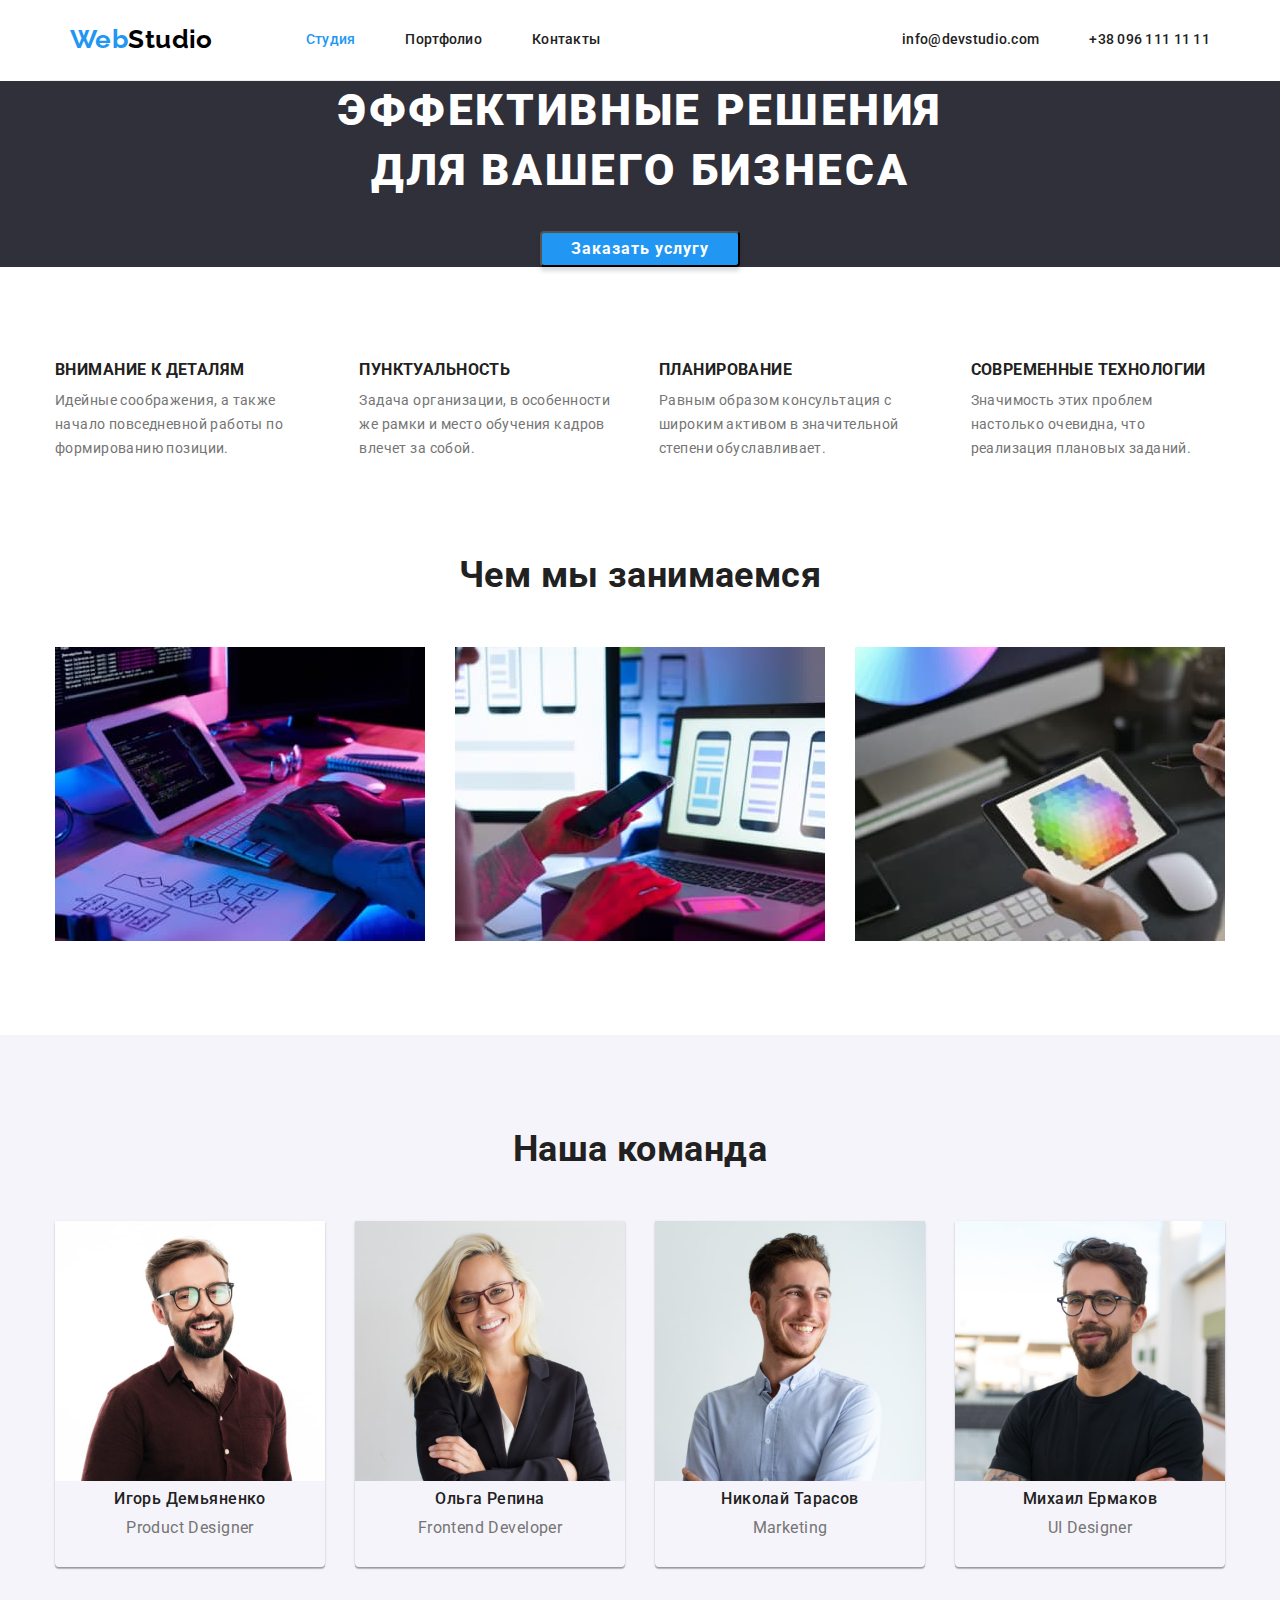
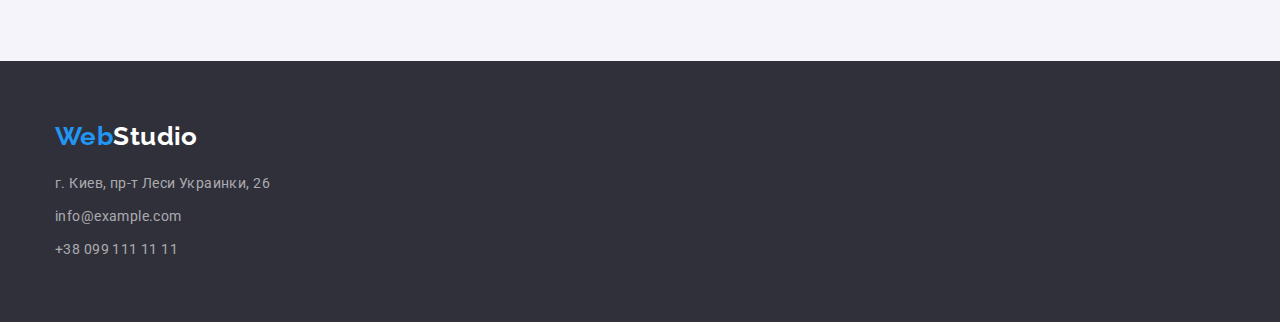
==== commit 413d4936: "add active-page Studio" ====
--- a/index.html
+++ b/index.html
@@ -18,10 +18,10 @@
                     <a class="logo" href="#"><span class="color-logo">Web</span><span class="color-studio">Studio</span></a>
                     <ul class="list">
                         <li class="nav-list list-item ">
-                            <a class="list-link link-page" href="./index.html">Студия</a>
+                            <a class="list-link link-page active-page" href="./index.html">Студия</a>
                         </li>
                         <li class="nav-list list-item">
-                            <a class="list-link link-page active-page" href="./portfolio.html">Портфолио</a>
+                            <a class="list-link link-page" href="./portfolio.html">Портфолио</a>
                         </li>
                         <li class="nav-list list-item">
                             <a class="list-link link-page" href="#">Контакты</a>
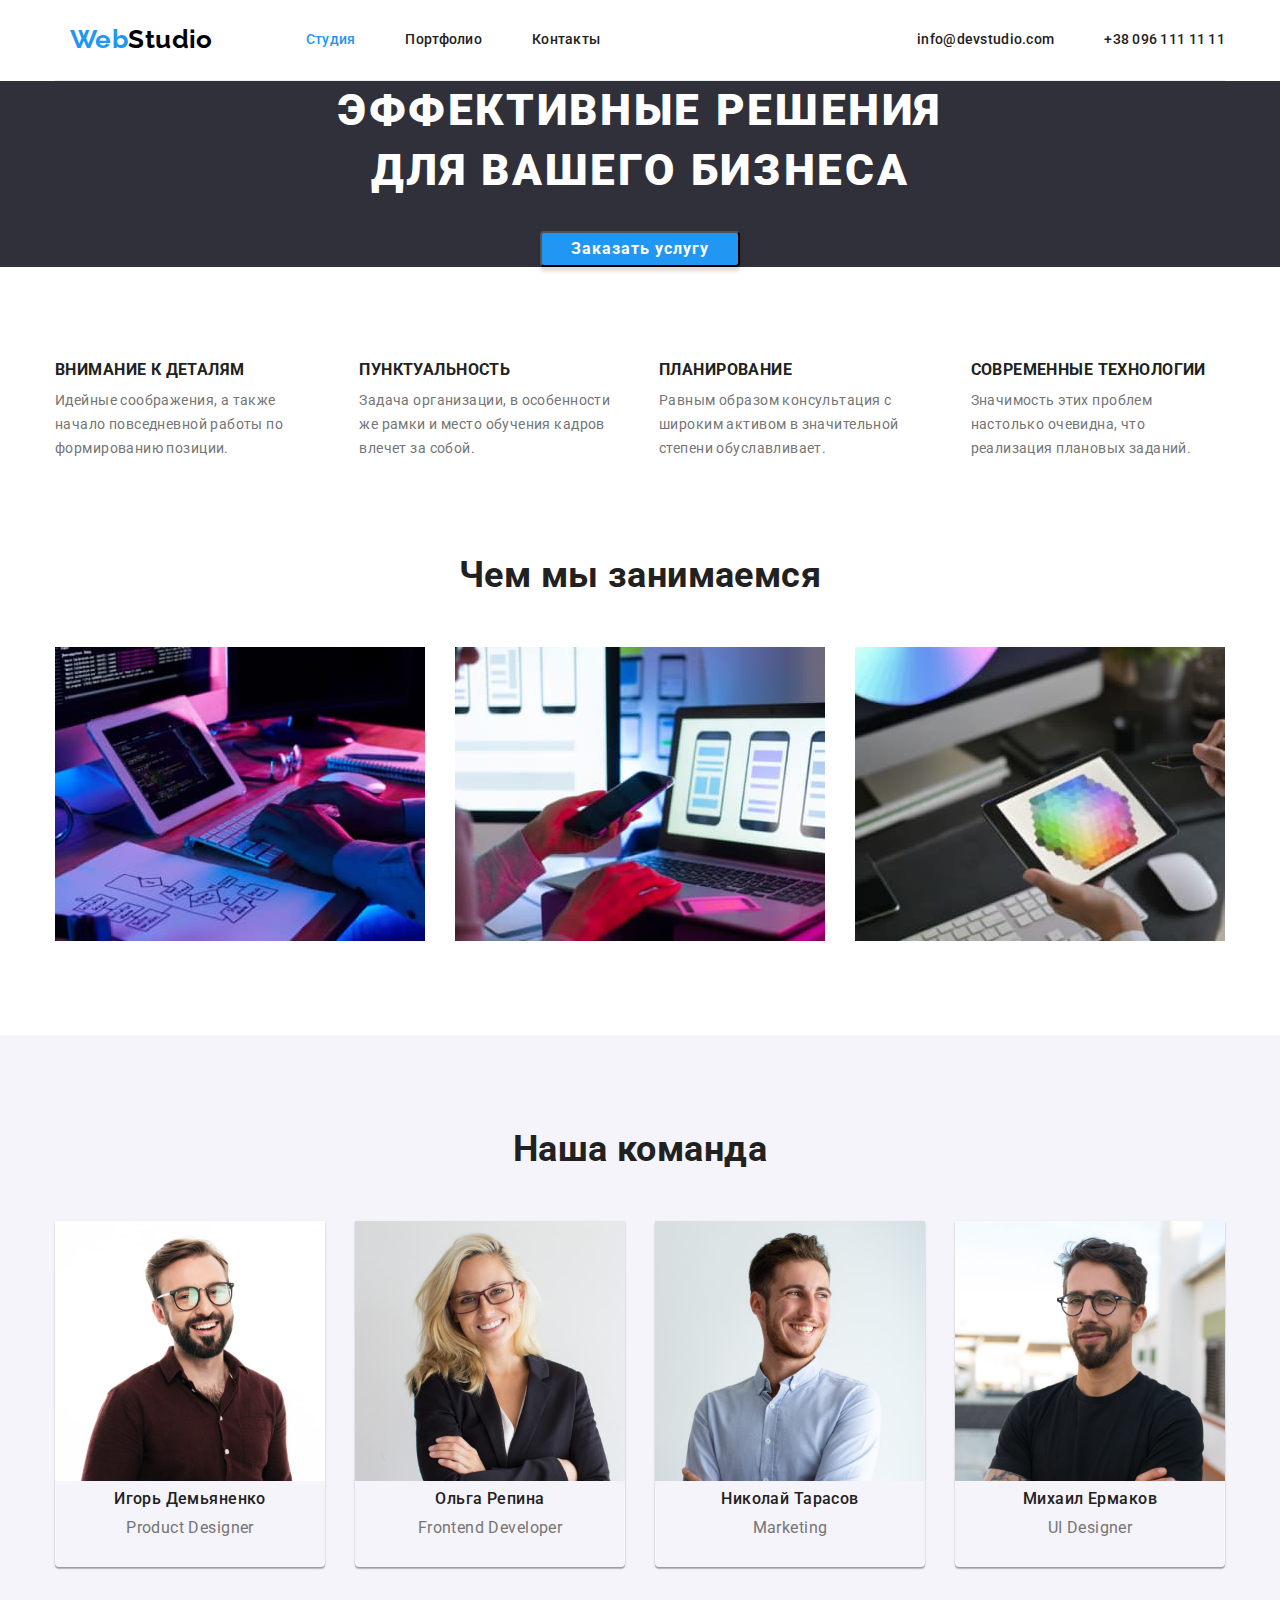
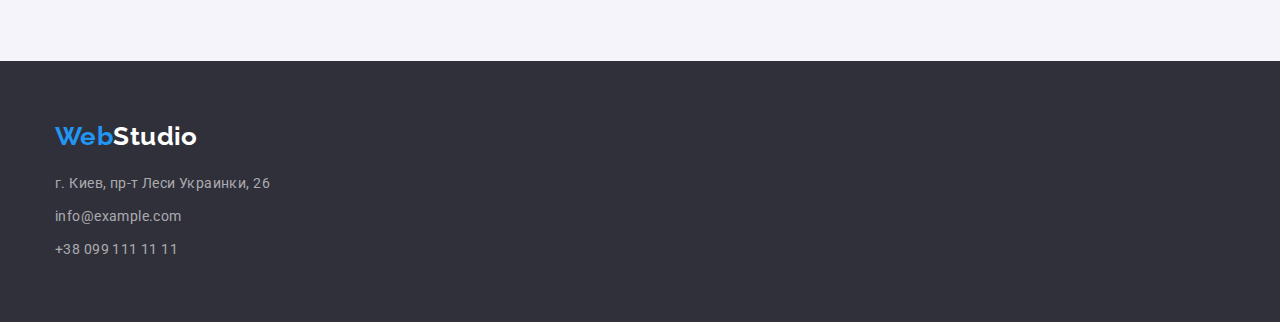
==== commit dd7ec373: "add .container header. Finish" ====
--- a/index.html
+++ b/index.html
@@ -12,10 +12,10 @@
 </head>
 <body class="page">
     <header>
-        <!--Секция 1-->
-         <div class="container-header">
+        <div class="container">
+            <div class="header-box">
                 <nav class="nav-header">
-                    <a class="logo" href="#"><span class="color-logo">Web</span><span class="color-studio">Studio</span></a>
+                    <a class="logo logo-header" href="#"><span class="color-logo">Web</span><span class="color-studio">Studio</span></a>
                     <ul class="list">
                         <li class="nav-list list-item ">
                             <a class="list-link link-page active-page" href="./index.html">Студия</a>
@@ -28,17 +28,16 @@
                         </li>
                     </ul>
                 </nav>
-                <div class="container connection">
-                    <ul class="list">
-                        <li class="list-item">
-                            <a class="list-link" href="mailto:info@devstudio.com">info@devstudio.com</a>
-                        </li>
-                        <li class="list-item">
-                            <a class="list-link" href="tel:+380961111111">+38 096 111 11 11</a>
-                        </li>
-                    </ul>
-                </div>
+                <ul class="list list-connection">
+                    <li class="list-item">
+                        <a class="list-link" href="mailto:info@devstudio.com">info@devstudio.com</a>
+                    </li>
+                    <li class="list-item">
+                        <a class="list-link" href="tel:+380961111111">+38 096 111 11 11</a>
+                    </li>
+                </ul>
             </div>
+        </div>
     </header>
     <main>
         <section class="hero"> 
--- a/css/styles.css
+++ b/css/styles.css
@@ -24,29 +24,28 @@
   font-size: 14px;
   line-height: 1.714;
 }
-.container,
-.container-header {
+.container {
   width: 1200px;
   padding-right: 15px;
   padding-left: 15px;
   margin: 0 auto;
-  align-items: center;
 }
 /* header */
-.container-header {
+
+.header-box {
   display: flex;
   align-items: center;
+  padding-top: 24px;
   padding-bottom: 25px;
-  padding-top: 24px;
-  border-bottom: 1px solid #ECECEC;
+ border-bottom: 1px solid #ECECEC;
 }
 .nav-header {
   padding-left: 15px;
-  margin-top: 0;
+  margin-top: 0; 
   margin-bottom: 0;
   display: flex;
   align-items: center;
-}
+ }
 .nav-header .list-link { 
   margin-top: 32px;
   margin-bottom: 32px;
@@ -59,10 +58,10 @@
   display: flex;
 }
 .list .nav-list+.nav-list,
-.connection .list-item+.list-item {
+.list-connection .list-item+.list-item {
   margin-left: 50px;
 }
-.connection .list-item {
+.header-box .list-connection {
   margin-left: auto;
 }
 span.color-logo {
@@ -134,7 +133,8 @@
   background: var(--primery-bg-color);
 }
 .section {
-  padding: 94px 15px;
+  padding-top: 94px;
+  padding-bottom: 94px;
 }
 /* container-instruments */
 .instruments .list {
@@ -311,7 +311,7 @@
 .logo {
   display: inline-block;
 }
-.container .logo {
+.section-footer .logo {
   margin-top: 60px;
   margin-bottom: 20px;
 }
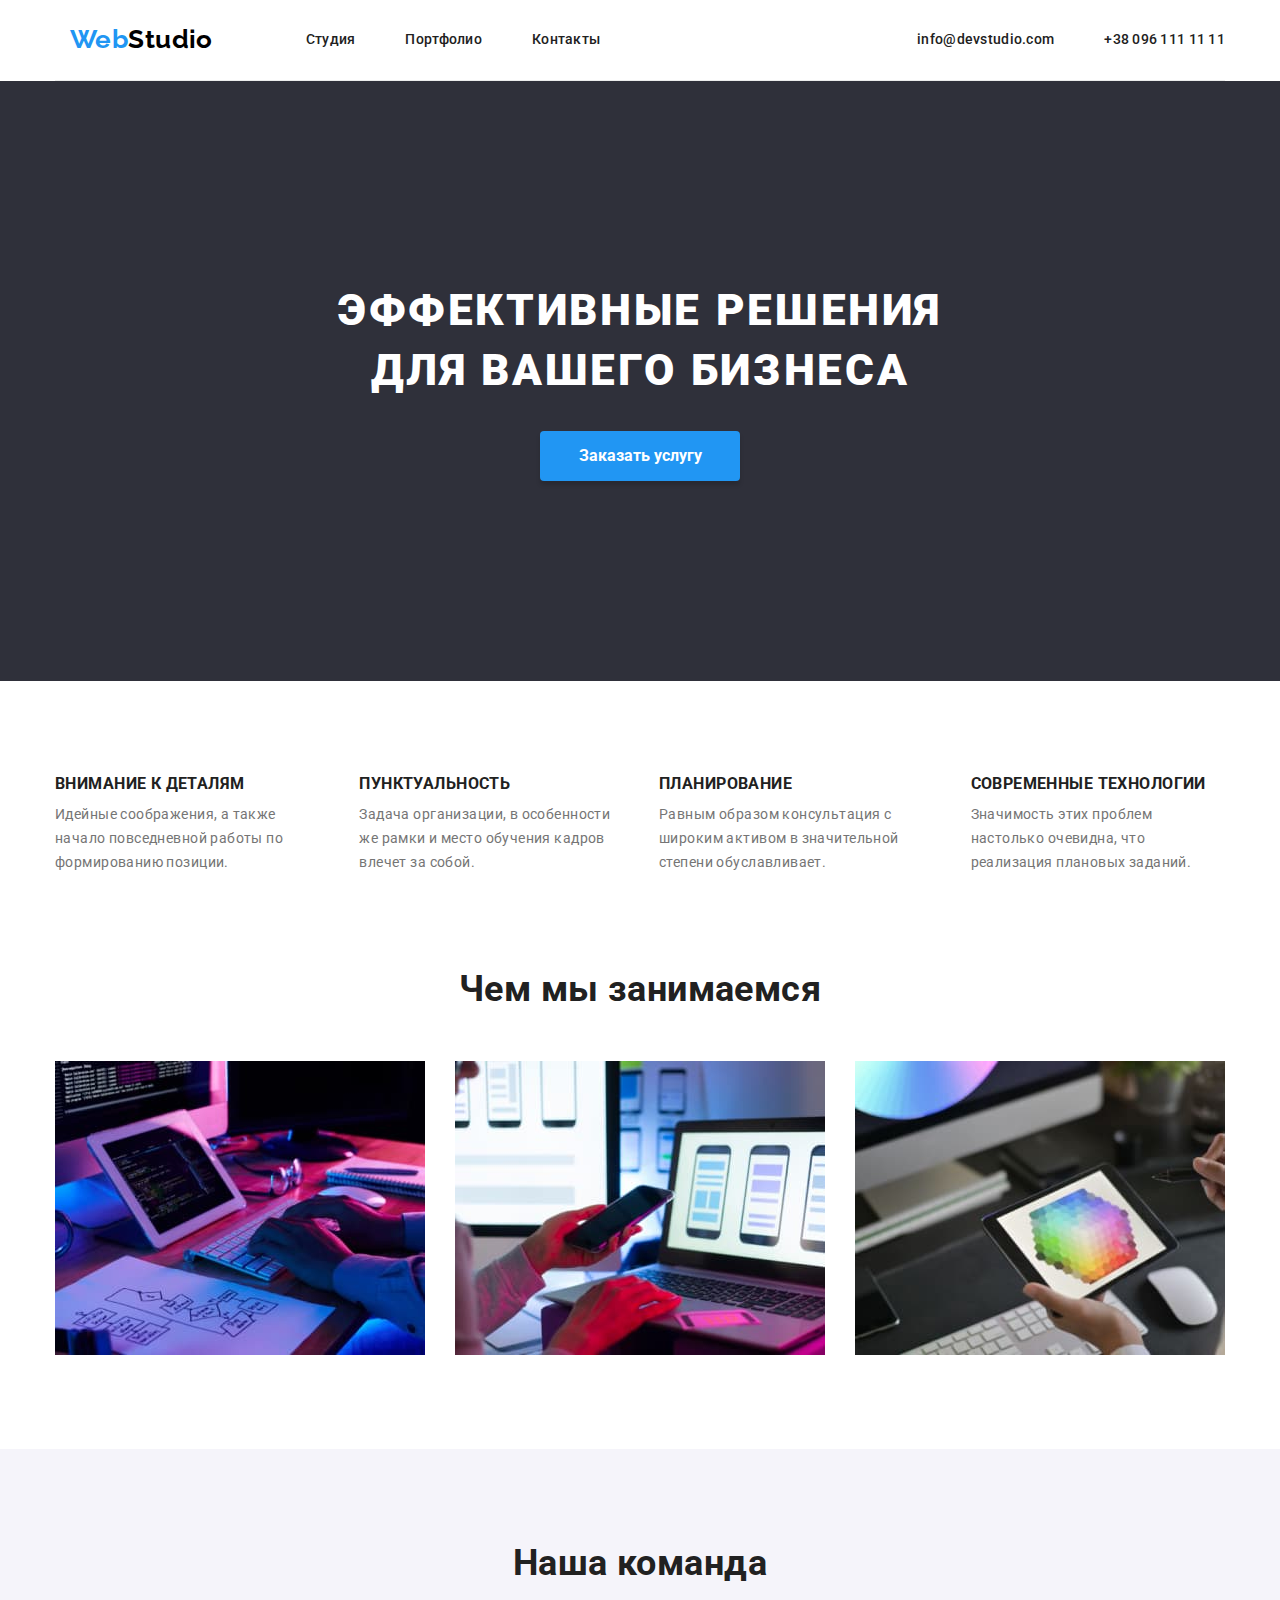
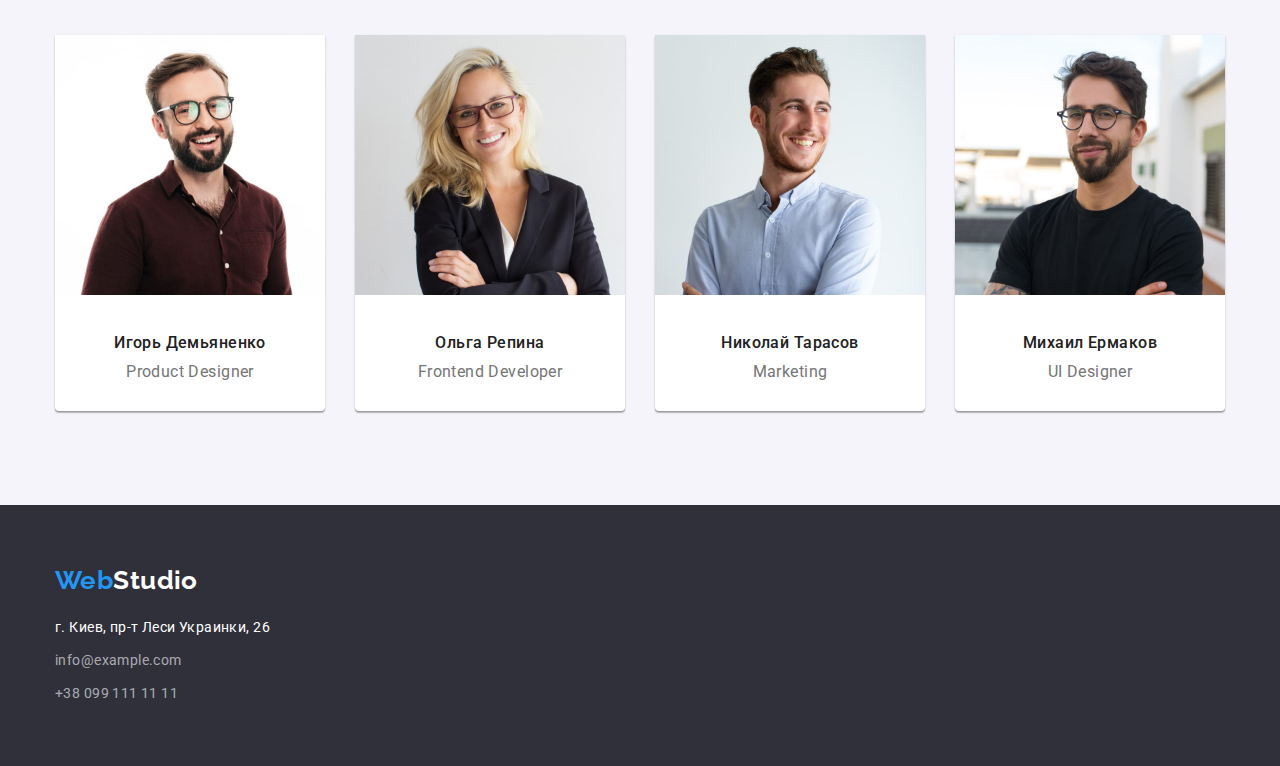
==== commit cdb567ab: "bugs fixed" ====
--- a/index.html
+++ b/index.html
@@ -18,7 +18,7 @@
                     <a class="logo logo-header" href="#"><span class="color-logo">Web</span><span class="color-studio">Studio</span></a>
                     <ul class="list">
                         <li class="nav-list list-item ">
-                            <a class="list-link link-page active-page" href="./index.html">Студия</a>
+                            <a class="list-link link-page 6%" href="./index.html">Студия</a>
                         </li>
                         <li class="nav-list list-item">
                             <a class="list-link link-page" href="./portfolio.html">Портфолио</a>
@@ -125,7 +125,7 @@
                     <address class="adress-footer">
                         <ul class=list>
                             <li class="list-item list-adress">
-                                <a class="contacts"
+                                <a class="contacts contacts-adress"
                                     href="https://www.google.com.ua/maps/place/%D0%B1%D1%83%D0%BB.+%D0%9B%D0%B5%D1%81%D0%B8+%D0%A3%D0%BA%D1%80%D0%B0%D0%B8%D0%BD%D0%BA%D0%B8,+26,+%D0%9A%D0%B8%D0%B5%D0%B2,+02000/@50.4235356,30.5338797,17z/data=!4m5!3m4!1s0x40d4cf0e033ecbe9:0x57a4dffefec77da0!8m2!3d50.4265807!4d30.5383859?hl=ru"><span class="street">г. Киев, пр-т Леси Украинки, 26</span></a>
                             </li>
                             <li class="list-item list-adress">
--- a/css/styles.css
+++ b/css/styles.css
@@ -99,12 +99,12 @@
   margin-top: 0;
   margin-bottom: 0;
 }  
-  /* hero-container */
 .hero .container {
   text-align: center;
+  padding-top: 200px;
+  padding-bottom: 200px;
 }
 .hero .hero-title {
-  margin-top: 0;
   margin-bottom: 30px;
   color: var(--color-hero);
   font-weight: 900;
@@ -114,17 +114,18 @@
   text-transform: uppercase;
 }
 .hero .button {
-  margin-bottom: 0;
   background-color: var(--accent-color);
   color: var(--color-button);
   width: 200px;
+  margin-bottom: 0px;
+  padding: 10px 32px;
   cursor: pointer;
   font-weight: 700;
   font-size: 16px;
   line-height: 1.875;
-  letter-spacing: 0.06em;
   box-shadow: 0px 4px 4px rgba(0, 0, 0, 0.15);
   border-radius: 4px;
+  border: none;
 }
 /* background color pages */
 .instruments,
@@ -179,6 +180,7 @@
   background: #f5f4fa;
 }
 .team .list-item {
+  background-color:var(--primery-bg-color);
   box-shadow: 0px 1px 3px rgba(0, 0, 0, 0.12),
   0px 1px 1px rgba(0, 0, 0, 0.14),
   0px 2px 1px rgba(0, 0, 0, 0.2);
@@ -190,6 +192,9 @@
   font-size: 36px;
   line-height: 1.166;
   text-align: center;
+}
+.list-name {
+  margin-top: 30px;
 }
 .list .list-name {
   font-weight: 500;
@@ -216,7 +221,7 @@
 .container-example .list-item+.list-item {
   margin-left: 30px;
 }
-.button.all {
+/* .button.all {
   width: 73px;
 }
 .button.web{
@@ -229,17 +234,19 @@
   width: 103px;
 }
 .button.marketing {
-  width: 130px;
-}
+  width: 130px; */
+
 .list .button {
   color: var(--primery-text-color);
   background-color: var(--buttom-bg-color-potfolio);
+  font-weight: 500;
+  font-size: 16px;
+  line-height: 1.62;
+  text-align: center;
+  cursor: pointer;
+  border: none;
   border-radius: 4px;
-  font-weight: 500;
-  font-size: 16px;
-  line-height: 1.62;
-  text-align: center;
-  cursor: pointer;
+  padding: 6px 22px;
 }
 .list .button:hover,
 .list .button:focus {
@@ -266,6 +273,7 @@
   font-size: 18px;
   line-height: 2;
   letter-spacing: 0.06em;
+  margin-bottom: 4px;
 }
 .list-examples:not(:nth-child(3n)) {
   background-color: var(--bg-card-portfolio);
@@ -283,6 +291,8 @@
   font-size: 16px;
   line-height: 1.87;
   letter-spacing: 0.03em;
+  margin-bottom: 0;
+  margin-top: 0;
 }
 .list .active-page {
   color: var(--accent-color);
@@ -297,6 +307,9 @@
   font-style: normal;
   font-weight: 400;
 }
+.list-adress .contacts-adress {
+  color: var(--color-hero);
+}
 .list .contacts:hover,
 .list .contacts:focus {
   color: var(--accent-color);
@@ -304,6 +317,7 @@
 .section-footer {
   background-color: var(--secondary-bg-color);
   padding-bottom: 60px;
+  padding-top: 60px;
 }
 .section-footer .logo {
   color: var(--color-hero);
@@ -312,7 +326,6 @@
   display: inline-block;
 }
 .section-footer .logo {
-  margin-top: 60px;
   margin-bottom: 20px;
 }
 .adress-footer .list {
